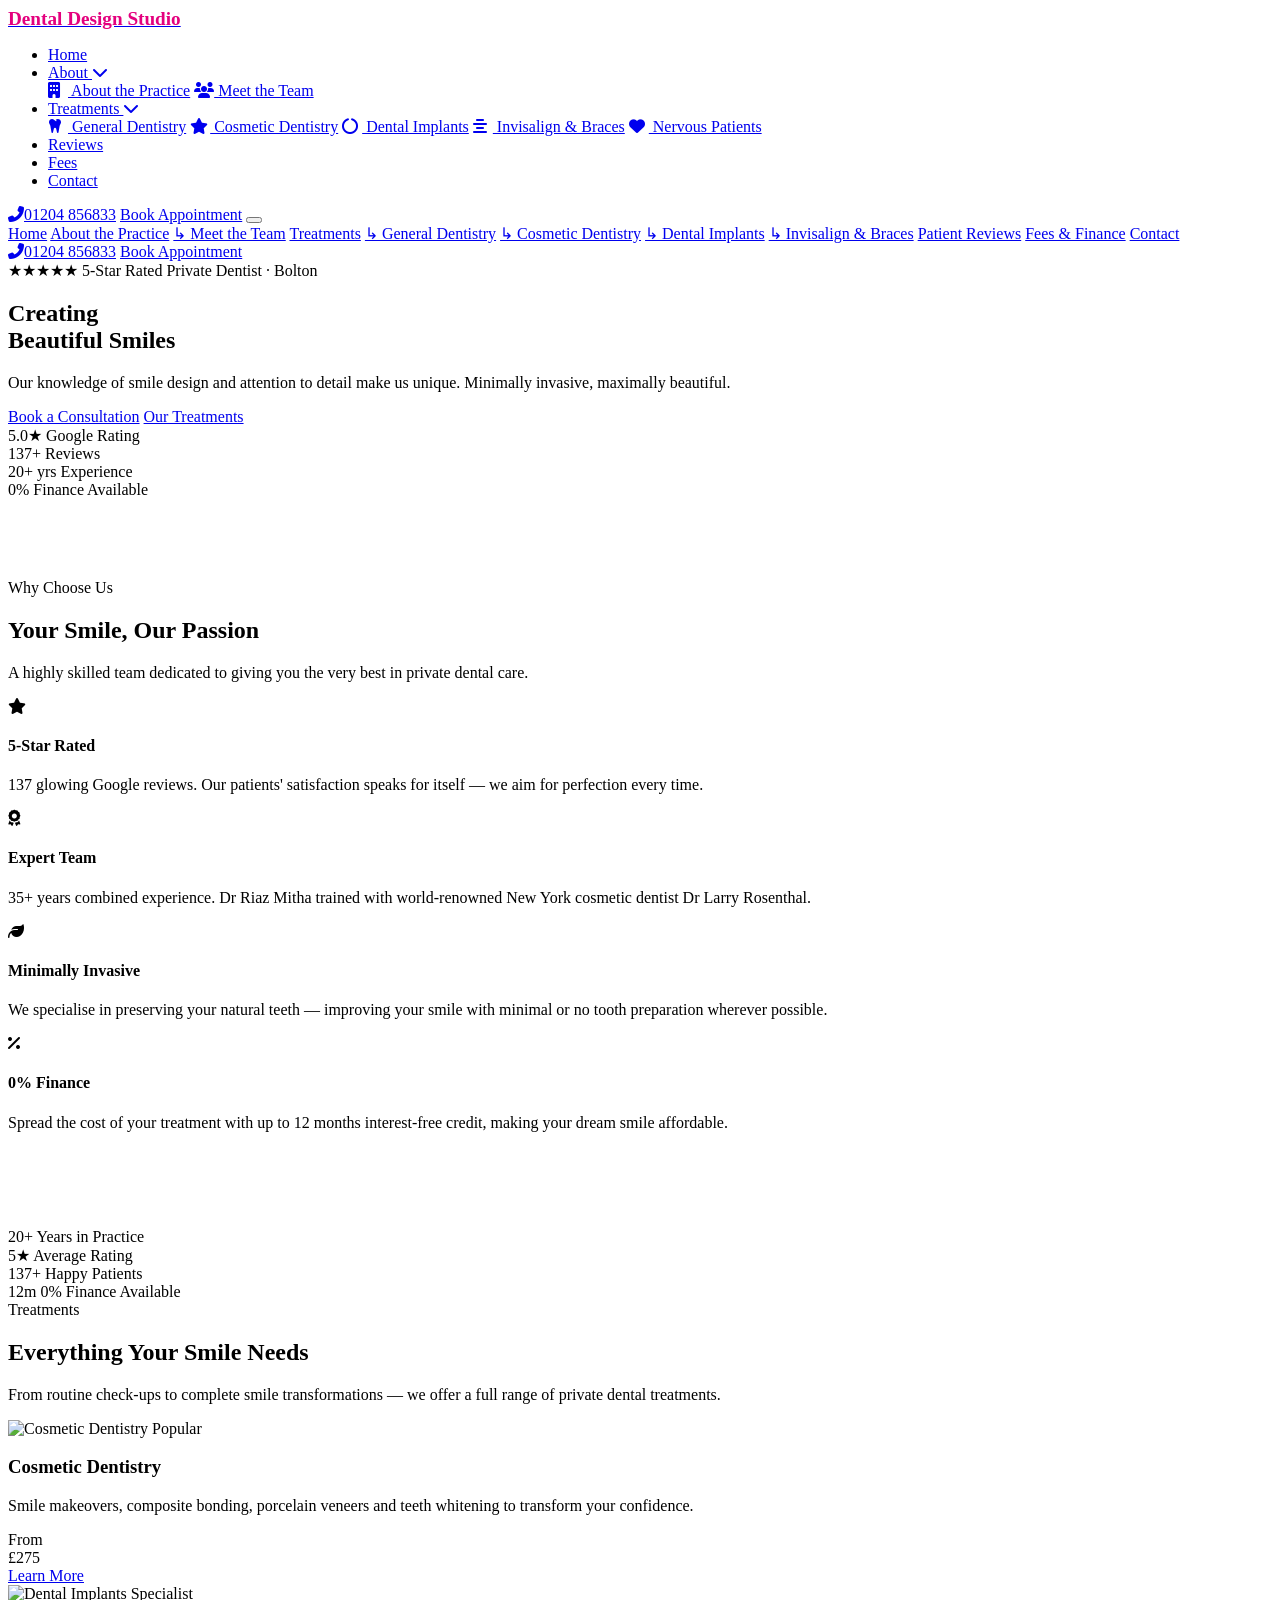
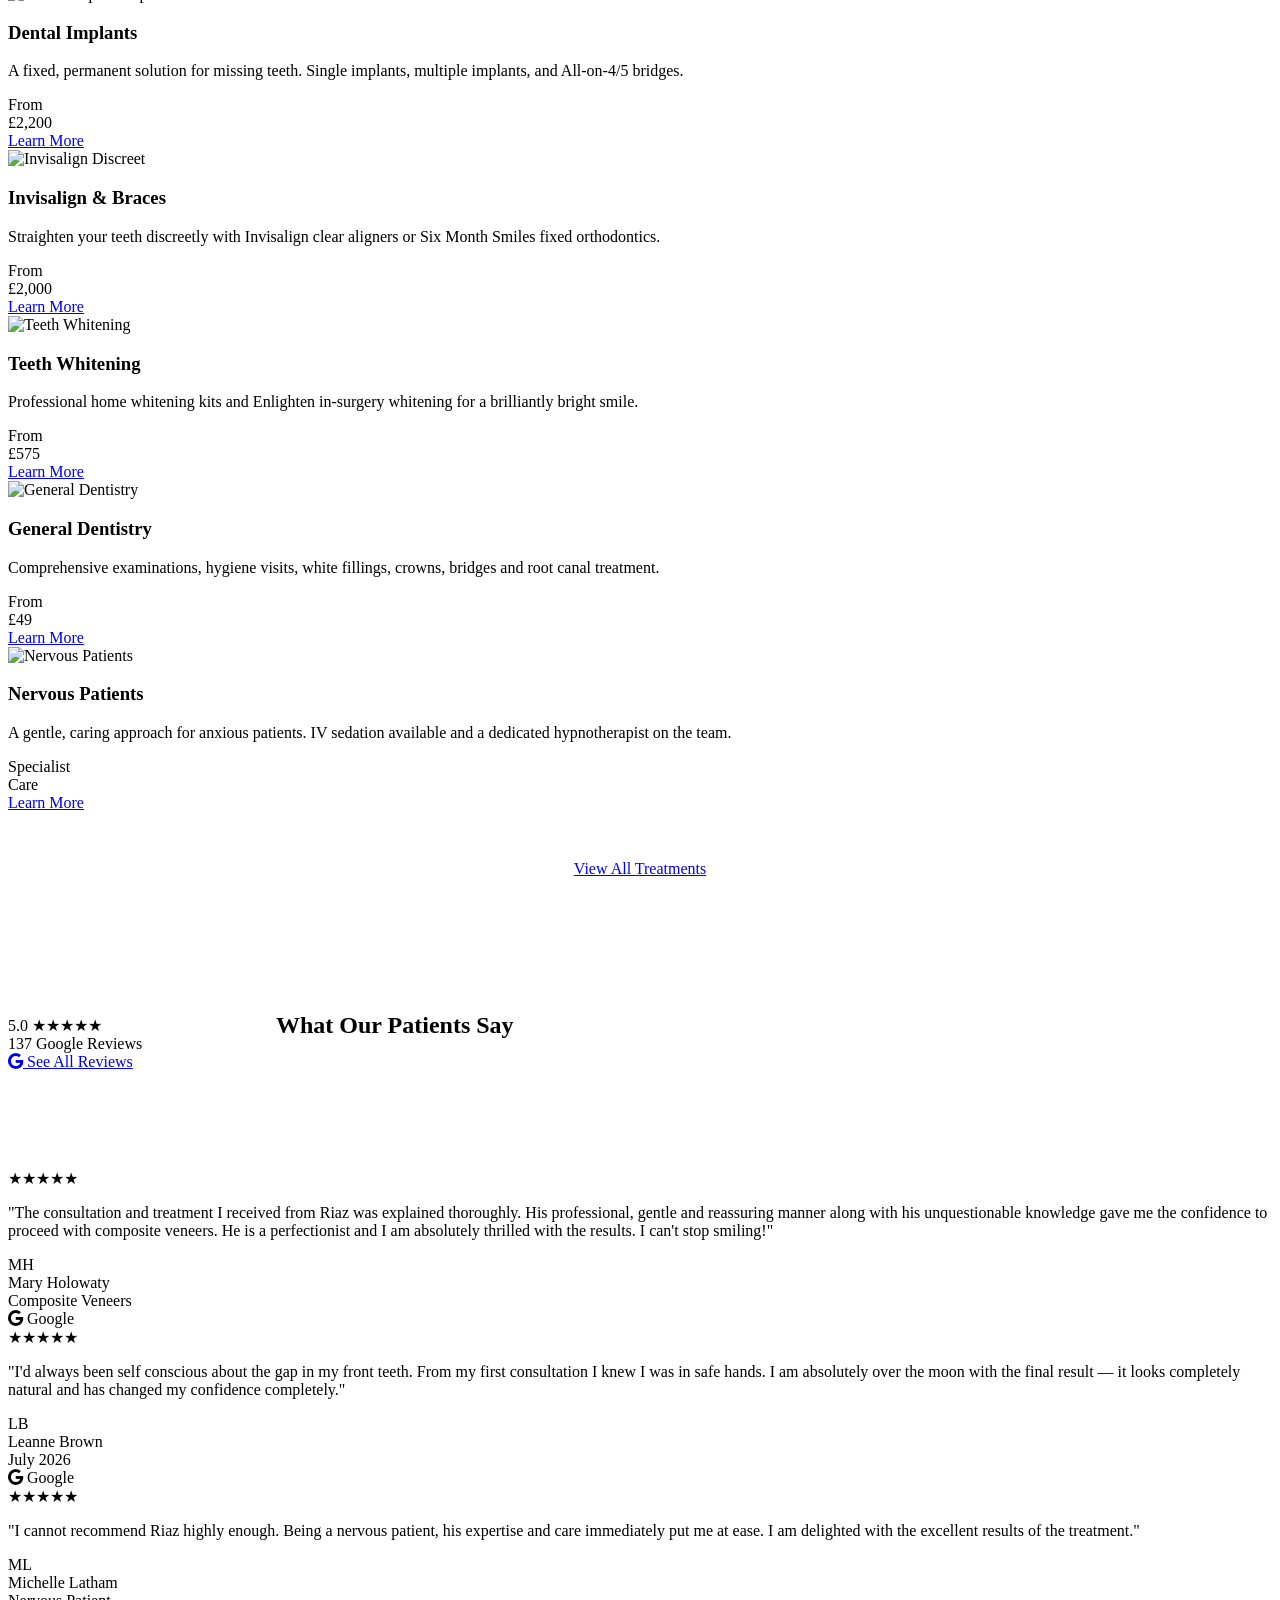
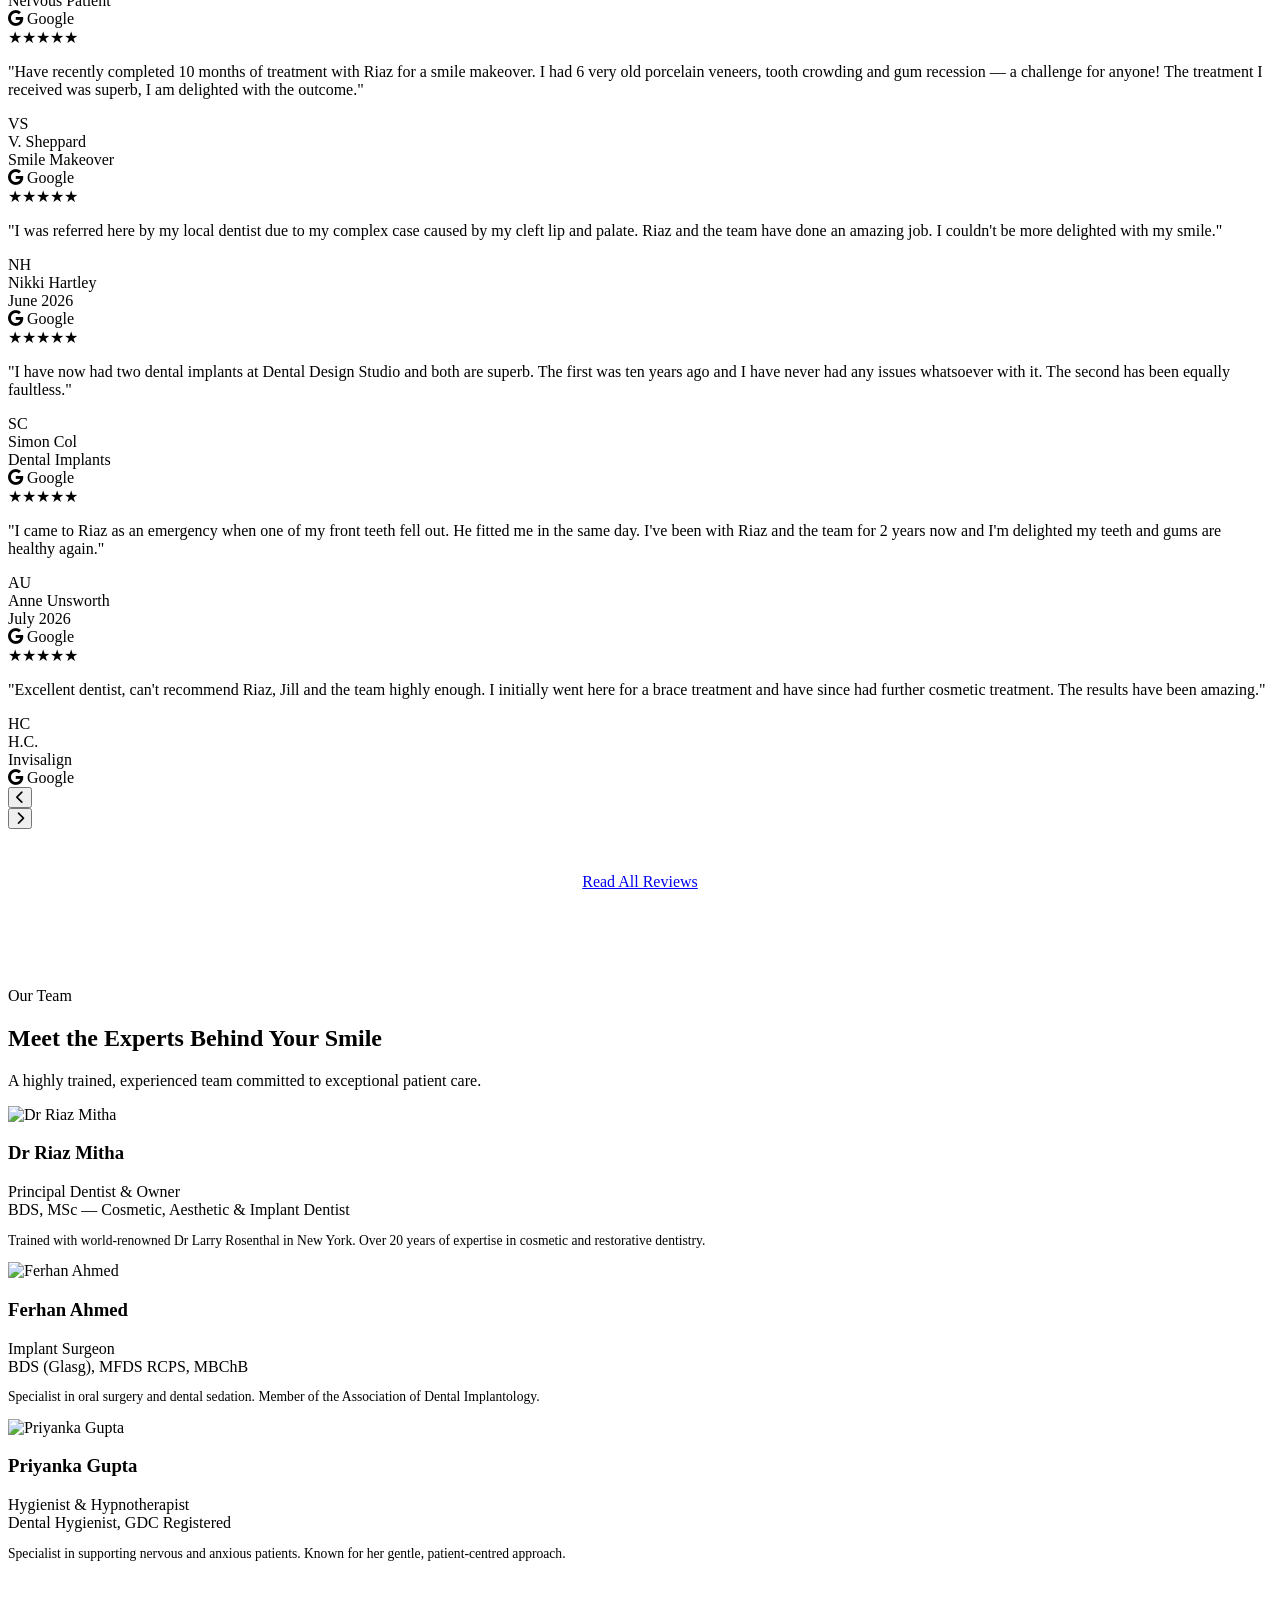
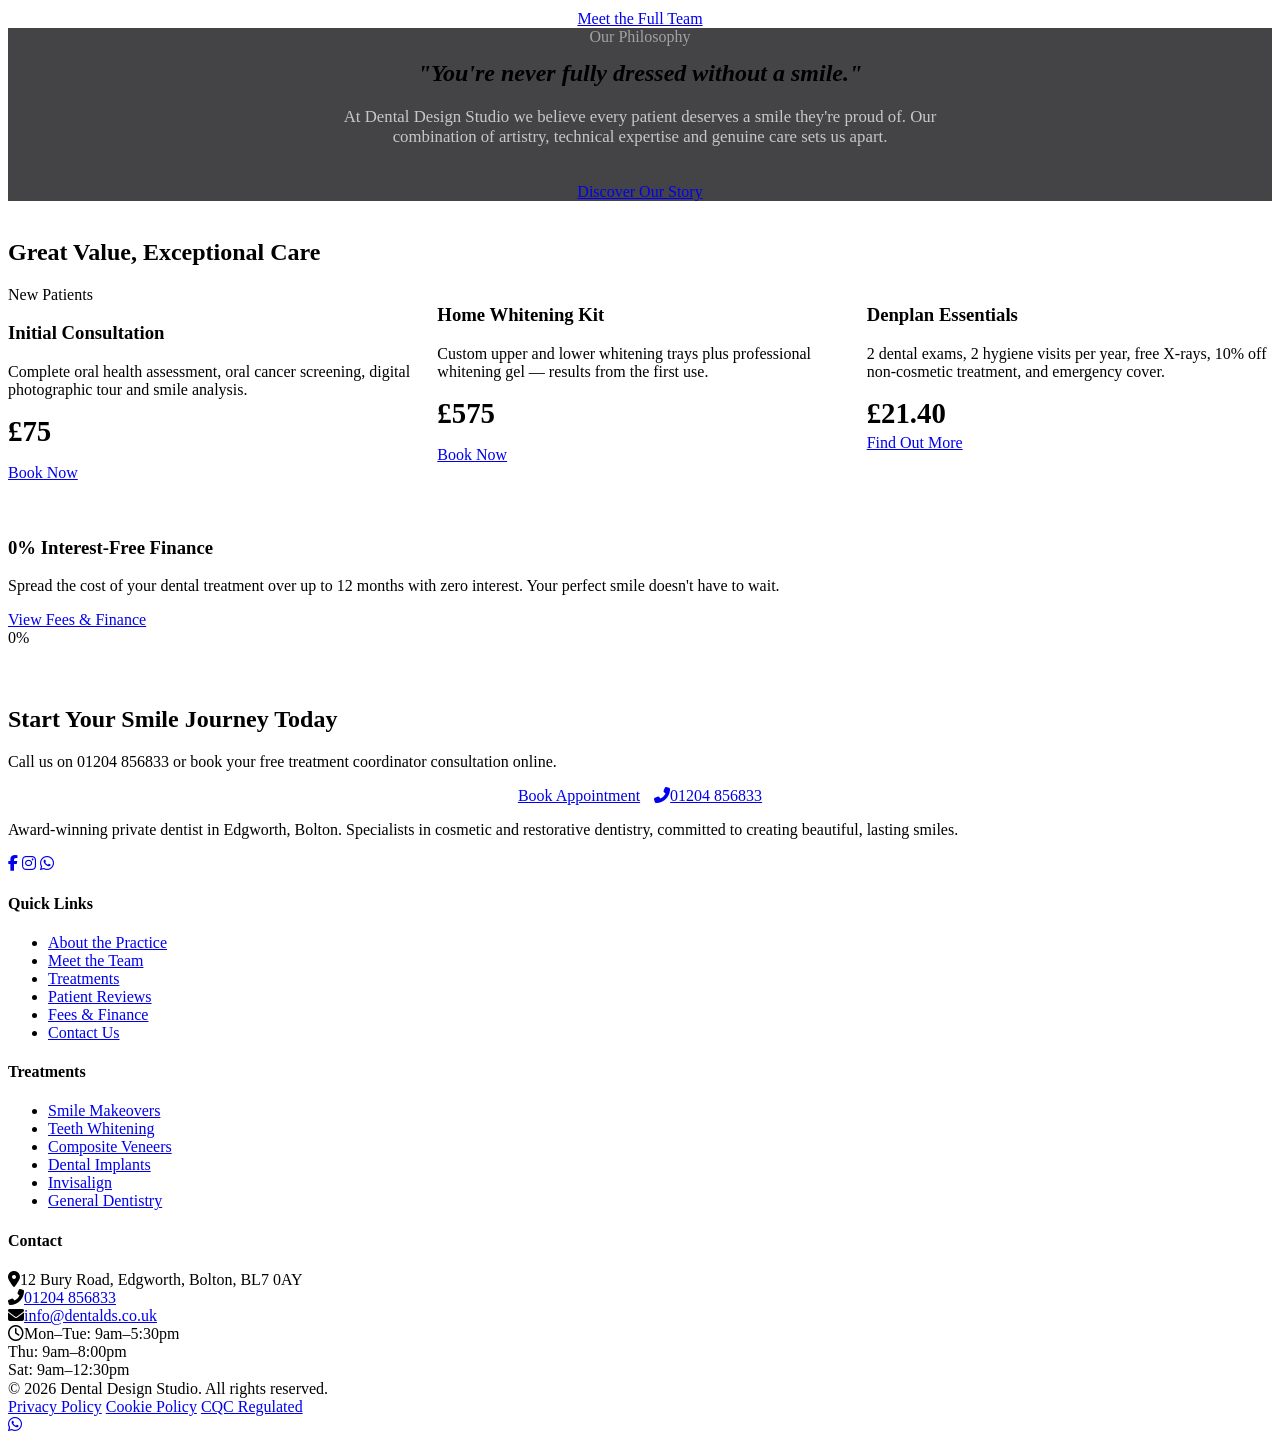
==== index.html @ a4fb5f8a "Add files via upload" ====
<!DOCTYPE html>
<html lang="en">
<head>
  <meta charset="UTF-8">
  <meta name="viewport" content="width=device-width, initial-scale=1.0">
  <meta name="description" content="Dental Design Studio — 5-star rated private dentist in Edgworth, Bolton. Expert cosmetic & general dentistry, dental implants, Invisalign & smile makeovers. Call 01204 856833.">
  <title>Dental Design Studio | 5★ Private Dentist Bolton</title>
  <link rel="icon" href="https://www.dentalds.co.uk/favicon.ico">
  <link rel="apple-touch-icon" href="https://www.dentalds.co.uk/apple-touch-icon.png">
  <link rel="stylesheet" href="css/style.css">
  <link rel="stylesheet" href="https://cdnjs.cloudflare.com/ajax/libs/font-awesome/6.5.0/css/all.min.css">
  <style>
    /* Page-specific extras */
    .hero-home {
      background-image: url('https://www.dentalds.co.uk/images/why-choose-us-bg.jpg');
    }
    .reviews-section { background: var(--dark); padding: 96px 0; }
    .reviews-header-inner { display: grid; grid-template-columns: auto 1fr; gap: 48px; align-items: center; margin-bottom: 56px; }
    @media(max-width:768px){ .reviews-header-inner { grid-template-columns: 1fr; gap: 28px; } }
    .team-preview { background: var(--bg-section); }
    .offers-grid { display: grid; grid-template-columns: repeat(auto-fill,minmax(300px,1fr)); gap: 24px; }
    .why-bg {
      background: url('https://www.dentalds.co.uk/images/enquiries-bg.jpg') center/cover no-repeat;
      position: relative;
    }
    .why-bg::before { content:''; position:absolute; inset:0; background:rgba(28,28,30,.82); }
    .why-bg > .container { position: relative; z-index:1; }
  </style>
</head>
<body>

<!-- ═══════════════════════════════════════════════════════ NAVBAR -->
<nav class="navbar" id="navbar">
  <div class="container">
    <div class="navbar-inner">
      <a href="index.html" class="navbar-brand">
        <img src="https://www.dentalds.co.uk/images/dental-design-studio-logo.png" alt="Dental Design Studio" onerror="this.style.display='none';this.nextElementSibling.style.display='block'">
        <span style="display:none;font-family:'Playfair Display',serif;font-size:1.2rem;font-weight:700;color:#e4007e;">Dental Design Studio</span>
      </a>
      <ul class="navbar-nav">
        <li class="nav-item"><a href="index.html" class="nav-link active">Home</a></li>
        <li class="nav-item">
          <a href="about.html" class="nav-link">About <i class="fas fa-chevron-down chevron"></i></a>
          <div class="dropdown-menu">
            <a href="about.html" class="dropdown-item"><i class="fas fa-building" style="width:16px;color:var(--pink);margin-right:4px"></i> About the Practice</a>
            <a href="about.html#team" class="dropdown-item"><i class="fas fa-users" style="width:16px;color:var(--pink);margin-right:4px"></i> Meet the Team</a>
          </div>
        </li>
        <li class="nav-item">
          <a href="treatments.html" class="nav-link">Treatments <i class="fas fa-chevron-down chevron"></i></a>
          <div class="dropdown-menu">
            <a href="treatments.html#general"      class="dropdown-item"><i class="fas fa-tooth" style="width:16px;color:var(--pink);margin-right:4px"></i> General Dentistry</a>
            <a href="treatments.html#cosmetic"     class="dropdown-item"><i class="fas fa-star"  style="width:16px;color:var(--pink);margin-right:4px"></i> Cosmetic Dentistry</a>
            <a href="treatments.html#implants"     class="dropdown-item"><i class="fas fa-circle-notch" style="width:16px;color:var(--pink);margin-right:4px"></i> Dental Implants</a>
            <a href="treatments.html#orthodontics" class="dropdown-item"><i class="fas fa-align-center" style="width:16px;color:var(--pink);margin-right:4px"></i> Invisalign & Braces</a>
            <a href="treatments.html#nervous"      class="dropdown-item"><i class="fas fa-heart" style="width:16px;color:var(--pink);margin-right:4px"></i> Nervous Patients</a>
          </div>
        </li>
        <li class="nav-item"><a href="reviews.html" class="nav-link">Reviews</a></li>
        <li class="nav-item"><a href="fees.html"    class="nav-link">Fees</a></li>
        <li class="nav-item"><a href="contact.html" class="nav-link">Contact</a></li>
      </ul>
      <div class="navbar-actions">
        <a href="tel:01204856833" class="navbar-phone"><i class="fas fa-phone-alt"></i>01204 856833</a>
        <a href="contact.html" class="btn btn-primary btn-sm">Book Appointment</a>
        <button class="hamburger" id="hamburger" aria-label="Open menu">
          <span></span><span></span><span></span>
        </button>
      </div>
    </div>
  </div>
</nav>

<!-- Mobile Nav -->
<nav class="mobile-nav" id="mobileNav" aria-label="Mobile navigation">
  <a href="index.html"               class="mobile-nav-link">Home</a>
  <a href="about.html"               class="mobile-nav-link">About the Practice</a>
  <a href="about.html#team"          class="mobile-nav-link mobile-nav-sub">↳ Meet the Team</a>
  <a href="treatments.html"          class="mobile-nav-link">Treatments</a>
  <a href="treatments.html#general"  class="mobile-nav-link mobile-nav-sub">↳ General Dentistry</a>
  <a href="treatments.html#cosmetic" class="mobile-nav-link mobile-nav-sub">↳ Cosmetic Dentistry</a>
  <a href="treatments.html#implants" class="mobile-nav-link mobile-nav-sub">↳ Dental Implants</a>
  <a href="treatments.html#orthodontics" class="mobile-nav-link mobile-nav-sub">↳ Invisalign & Braces</a>
  <a href="reviews.html"             class="mobile-nav-link">Patient Reviews</a>
  <a href="fees.html"                class="mobile-nav-link">Fees & Finance</a>
  <a href="contact.html"             class="mobile-nav-link">Contact</a>
  <div class="mobile-nav-cta">
    <a href="tel:01204856833" class="btn btn-secondary"><i class="fas fa-phone-alt"></i>01204 856833</a>
    <a href="contact.html"    class="btn btn-primary">Book Appointment</a>
  </div>
</nav>

<!-- ═══════════════════════════════════════════════════════ HERO -->
<section class="hero hero-home">
  <div class="hero-bg"></div>
  <div class="hero-overlay"></div>
  <div class="container">
    <div class="hero-content">
      <div class="hero-badge">
        <span class="stars">★★★★★</span>
        5-Star Rated Private Dentist · Bolton
      </div>
      <h1>Creating<br><em style="color:var(--pink);font-style:normal;">Beautiful</em> Smiles</h1>
      <p class="hero-lead">Our knowledge of smile design and attention to detail make us unique. Minimally invasive, maximally beautiful.</p>
      <div class="hero-btns">
        <a href="contact.html" class="btn btn-primary btn-lg">Book a Consultation</a>
        <a href="treatments.html" class="btn btn-outline-white btn-lg">Our Treatments</a>
      </div>
      <div class="hero-stats">
        <div>
          <span class="hero-stat-num" data-count="5.0" data-suffix="★">5.0★</span>
          <span class="hero-stat-lbl">Google Rating</span>
        </div>
        <div>
          <span class="hero-stat-num" data-count="137" data-suffix="+">137+</span>
          <span class="hero-stat-lbl">Reviews</span>
        </div>
        <div>
          <span class="hero-stat-num" data-count="20" data-suffix="+ yrs">20+ yrs</span>
          <span class="hero-stat-lbl">Experience</span>
        </div>
        <div>
          <span class="hero-stat-num">0%</span>
          <span class="hero-stat-lbl">Finance Available</span>
        </div>
      </div>
    </div>
  </div>
</section>

<!-- ═══════════════════════════════════════════════════════ FEATURES -->
<section class="section" style="padding-top:80px;padding-bottom:80px;">
  <div class="container">
    <div class="section-header">
      <span class="section-label">Why Choose Us</span>
      <h2 class="section-title">Your Smile, Our Passion</h2>
      <p class="section-sub">A highly skilled team dedicated to giving you the very best in private dental care.</p>
    </div>
    <div class="feature-grid">
      <div class="feature-card fade-up">
        <div class="feature-icon"><i class="fas fa-star"></i></div>
        <h4>5-Star Rated</h4>
        <p>137 glowing Google reviews. Our patients' satisfaction speaks for itself — we aim for perfection every time.</p>
      </div>
      <div class="feature-card fade-up fd1">
        <div class="feature-icon"><i class="fas fa-award"></i></div>
        <h4>Expert Team</h4>
        <p>35+ years combined experience. Dr Riaz Mitha trained with world-renowned New York cosmetic dentist Dr Larry Rosenthal.</p>
      </div>
      <div class="feature-card fade-up fd2">
        <div class="feature-icon"><i class="fas fa-leaf"></i></div>
        <h4>Minimally Invasive</h4>
        <p>We specialise in preserving your natural teeth — improving your smile with minimal or no tooth preparation wherever possible.</p>
      </div>
      <div class="feature-card fade-up fd3">
        <div class="feature-icon"><i class="fas fa-percentage"></i></div>
        <h4>0% Finance</h4>
        <p>Spread the cost of your treatment with up to 12 months interest-free credit, making your dream smile affordable.</p>
      </div>
    </div>
  </div>
</section>

<!-- ═══════════════════════════════════════════════════════ STATS -->
<div class="stats-bar">
  <div class="container">
    <div class="stats-grid">
      <div class="stat-item fade-up">
        <span class="stat-num" data-count="20" data-suffix="+">20+</span>
        <span class="stat-lbl">Years in Practice</span>
      </div>
      <div class="stat-item fade-up fd1">
        <span class="stat-num" data-count="5" data-suffix="★" data-prefix="">5★</span>
        <span class="stat-lbl">Average Rating</span>
      </div>
      <div class="stat-item fade-up fd2">
        <span class="stat-num" data-count="137" data-suffix="+">137+</span>
        <span class="stat-lbl">Happy Patients</span>
      </div>
      <div class="stat-item fade-up fd3">
        <span class="stat-num" data-count="12" data-suffix="m 0%">12m 0%</span>
        <span class="stat-lbl">Finance Available</span>
      </div>
    </div>
  </div>
</div>

<!-- ═══════════════════════════════════════════════════════ TREATMENTS -->
<section class="section section-alt">
  <div class="container">
    <div class="section-header">
      <span class="section-label">Treatments</span>
      <h2 class="section-title">Everything Your Smile Needs</h2>
      <p class="section-sub">From routine check-ups to complete smile transformations — we offer a full range of private dental treatments.</p>
    </div>
    <div class="treatments-grid">
      <article class="treatment-card fade-up">
        <div class="tc-img">
          <img src="https://www.dentalds.co.uk/images/featured-cosmetic-dentistry.jpg" alt="Cosmetic Dentistry" loading="lazy">
          <span class="tc-badge">Popular</span>
        </div>
        <div class="tc-body">
          <h3>Cosmetic Dentistry</h3>
          <p>Smile makeovers, composite bonding, porcelain veneers and teeth whitening to transform your confidence.</p>
        </div>
        <div class="tc-footer">
          <div><div class="tc-price-label">From</div><div class="tc-price-val">£275</div></div>
          <a href="treatments.html#cosmetic" class="btn btn-secondary btn-sm">Learn More</a>
        </div>
      </article>
      <article class="treatment-card fade-up fd1">
        <div class="tc-img">
          <img src="https://www.dentalds.co.uk/images/featured-dental-implants.jpg" alt="Dental Implants" loading="lazy">
          <span class="tc-badge">Specialist</span>
        </div>
        <div class="tc-body">
          <h3>Dental Implants</h3>
          <p>A fixed, permanent solution for missing teeth. Single implants, multiple implants, and All-on-4/5 bridges.</p>
        </div>
        <div class="tc-footer">
          <div><div class="tc-price-label">From</div><div class="tc-price-val">£2,200</div></div>
          <a href="treatments.html#implants" class="btn btn-secondary btn-sm">Learn More</a>
        </div>
      </article>
      <article class="treatment-card fade-up fd2">
        <div class="tc-img">
          <img src="https://www.dentalds.co.uk/images/featured-invisalign-braces.jpg" alt="Invisalign" loading="lazy">
          <span class="tc-badge">Discreet</span>
        </div>
        <div class="tc-body">
          <h3>Invisalign & Braces</h3>
          <p>Straighten your teeth discreetly with Invisalign clear aligners or Six Month Smiles fixed orthodontics.</p>
        </div>
        <div class="tc-footer">
          <div><div class="tc-price-label">From</div><div class="tc-price-val">£2,000</div></div>
          <a href="treatments.html#orthodontics" class="btn btn-secondary btn-sm">Learn More</a>
        </div>
      </article>
      <article class="treatment-card fade-up">
        <div class="tc-img">
          <img src="https://www.dentalds.co.uk/images/featured-teeth-whitening.jpg" alt="Teeth Whitening" loading="lazy">
        </div>
        <div class="tc-body">
          <h3>Teeth Whitening</h3>
          <p>Professional home whitening kits and Enlighten in-surgery whitening for a brilliantly bright smile.</p>
        </div>
        <div class="tc-footer">
          <div><div class="tc-price-label">From</div><div class="tc-price-val">£575</div></div>
          <a href="treatments.html#cosmetic" class="btn btn-secondary btn-sm">Learn More</a>
        </div>
      </article>
      <article class="treatment-card fade-up fd1">
        <div class="tc-img">
          <img src="https://www.dentalds.co.uk/images/featured-general-dentistry.jpg" alt="General Dentistry" loading="lazy">
        </div>
        <div class="tc-body">
          <h3>General Dentistry</h3>
          <p>Comprehensive examinations, hygiene visits, white fillings, crowns, bridges and root canal treatment.</p>
        </div>
        <div class="tc-footer">
          <div><div class="tc-price-label">From</div><div class="tc-price-val">£49</div></div>
          <a href="treatments.html#general" class="btn btn-secondary btn-sm">Learn More</a>
        </div>
      </article>
      <article class="treatment-card fade-up fd2">
        <div class="tc-img">
          <img src="https://www.dentalds.co.uk/images/featured-nervous-patients.jpg" alt="Nervous Patients" loading="lazy">
        </div>
        <div class="tc-body">
          <h3>Nervous Patients</h3>
          <p>A gentle, caring approach for anxious patients. IV sedation available and a dedicated hypnotherapist on the team.</p>
        </div>
        <div class="tc-footer">
          <div><div class="tc-price-label">Specialist</div><div class="tc-price-val">Care</div></div>
          <a href="treatments.html#nervous" class="btn btn-secondary btn-sm">Learn More</a>
        </div>
      </article>
    </div>
    <div style="text-align:center;margin-top:48px;">
      <a href="treatments.html" class="btn btn-primary btn-lg">View All Treatments</a>
    </div>
  </div>
</section>

<!-- ═══════════════════════════════════════════════════════ GOOGLE REVIEWS -->
<section class="reviews-section">
  <div class="container">
    <div class="reviews-header-inner">
      <div class="rating-block fade-up" style="min-width:220px;">
        <span class="rating-num">5.0</span>
        <span class="rating-stars-lg">★★★★★</span>
        <div class="rating-lbl">137 Google Reviews</div>
        <a href="https://www.google.com/maps/place/Dental+Design+Studio/@53.6471652,-2.394313,17z" target="_blank" rel="noopener" class="btn btn-outline-white btn-sm" style="margin-top:20px;width:100%;justify-content:center;">
          <i class="fab fa-google"></i> See All Reviews
        </a>
      </div>
      <div class="fade-up fd1">
        <span class="section-label" style="color:rgba(255,255,255,.5)">Patient Reviews</span>
        <h2 style="color:var(--white);margin-bottom:14px;">What Our Patients Say</h2>
        <p style="color:rgba(255,255,255,.65);font-size:1.05rem;max-width:520px;">We're proud of every smile we create. Here's what our patients have to say about their experience at Dental Design Studio.</p>
      </div>
    </div>

    <!-- Carousel -->
    <div class="reviews-carousel">
      <div class="reviews-track" id="reviewsTrack">

        <div class="review-card">
          <div class="review-stars">★★★★★</div>
          <p class="review-text">"The consultation and treatment I received from Riaz was explained thoroughly. His professional, gentle and reassuring manner along with his unquestionable knowledge gave me the confidence to proceed with composite veneers. He is a perfectionist and I am absolutely thrilled with the results. I can't stop smiling!"</p>
          <div class="review-author">
            <div class="review-avatar">MH</div>
            <div>
              <div class="review-name">Mary Holowaty</div>
              <div class="review-date">Composite Veneers</div>
            </div>
            <div class="review-g-logo"><i class="fab fa-google"></i> Google</div>
          </div>
        </div>

        <div class="review-card">
          <div class="review-stars">★★★★★</div>
          <p class="review-text">"I'd always been self conscious about the gap in my front teeth. From my first consultation I knew I was in safe hands. I am absolutely over the moon with the final result — it looks completely natural and has changed my confidence completely."</p>
          <div class="review-author">
            <div class="review-avatar">LB</div>
            <div>
              <div class="review-name">Leanne Brown</div>
              <div class="review-date">July 2026</div>
            </div>
            <div class="review-g-logo"><i class="fab fa-google"></i> Google</div>
          </div>
        </div>

        <div class="review-card">
          <div class="review-stars">★★★★★</div>
          <p class="review-text">"I cannot recommend Riaz highly enough. Being a nervous patient, his expertise and care immediately put me at ease. I am delighted with the excellent results of the treatment."</p>
          <div class="review-author">
            <div class="review-avatar">ML</div>
            <div>
              <div class="review-name">Michelle Latham</div>
              <div class="review-date">Nervous Patient</div>
            </div>
            <div class="review-g-logo"><i class="fab fa-google"></i> Google</div>
          </div>
        </div>

        <div class="review-card">
          <div class="review-stars">★★★★★</div>
          <p class="review-text">"Have recently completed 10 months of treatment with Riaz for a smile makeover. I had 6 very old porcelain veneers, tooth crowding and gum recession — a challenge for anyone! The treatment I received was superb, I am delighted with the outcome."</p>
          <div class="review-author">
            <div class="review-avatar">VS</div>
            <div>
              <div class="review-name">V. Sheppard</div>
              <div class="review-date">Smile Makeover</div>
            </div>
            <div class="review-g-logo"><i class="fab fa-google"></i> Google</div>
          </div>
        </div>

        <div class="review-card">
          <div class="review-stars">★★★★★</div>
          <p class="review-text">"I was referred here by my local dentist due to my complex case caused by my cleft lip and palate. Riaz and the team have done an amazing job. I couldn't be more delighted with my smile."</p>
          <div class="review-author">
            <div class="review-avatar">NH</div>
            <div>
              <div class="review-name">Nikki Hartley</div>
              <div class="review-date">June 2026</div>
            </div>
            <div class="review-g-logo"><i class="fab fa-google"></i> Google</div>
          </div>
        </div>

        <div class="review-card">
          <div class="review-stars">★★★★★</div>
          <p class="review-text">"I have now had two dental implants at Dental Design Studio and both are superb. The first was ten years ago and I have never had any issues whatsoever with it. The second has been equally faultless."</p>
          <div class="review-author">
            <div class="review-avatar">SC</div>
            <div>
              <div class="review-name">Simon Col</div>
              <div class="review-date">Dental Implants</div>
            </div>
            <div class="review-g-logo"><i class="fab fa-google"></i> Google</div>
          </div>
        </div>

        <div class="review-card">
          <div class="review-stars">★★★★★</div>
          <p class="review-text">"I came to Riaz as an emergency when one of my front teeth fell out. He fitted me in the same day. I've been with Riaz and the team for 2 years now and I'm delighted my teeth and gums are healthy again."</p>
          <div class="review-author">
            <div class="review-avatar">AU</div>
            <div>
              <div class="review-name">Anne Unsworth</div>
              <div class="review-date">July 2026</div>
            </div>
            <div class="review-g-logo"><i class="fab fa-google"></i> Google</div>
          </div>
        </div>

        <div class="review-card">
          <div class="review-stars">★★★★★</div>
          <p class="review-text">"Excellent dentist, can't recommend Riaz, Jill and the team highly enough. I initially went here for a brace treatment and have since had further cosmetic treatment. The results have been amazing."</p>
          <div class="review-author">
            <div class="review-avatar">HC</div>
            <div>
              <div class="review-name">H.C.</div>
              <div class="review-date">Invisalign</div>
            </div>
            <div class="review-g-logo"><i class="fab fa-google"></i> Google</div>
          </div>
        </div>

      </div>
    </div>

    <div class="carousel-controls">
      <button class="carousel-btn" id="carouselPrev" aria-label="Previous reviews"><i class="fas fa-chevron-left"></i></button>
      <div class="carousel-dots" id="carouselDots"></div>
      <button class="carousel-btn" id="carouselNext" aria-label="Next reviews"><i class="fas fa-chevron-right"></i></button>
    </div>

    <div style="text-align:center;margin-top:44px;">
      <a href="reviews.html" class="btn btn-outline-white btn-lg">Read All Reviews</a>
    </div>
  </div>
</section>

<!-- ═══════════════════════════════════════════════════════ TEAM PREVIEW -->
<section class="section team-preview">
  <div class="container">
    <div class="section-header">
      <span class="section-label">Our Team</span>
      <h2 class="section-title">Meet the Experts Behind Your Smile</h2>
      <p class="section-sub">A highly trained, experienced team committed to exceptional patient care.</p>
    </div>
    <div class="team-grid">
      <div class="team-card fade-up">
        <div class="team-img">
          <img src="https://www.dentalds.co.uk/images/dr-riaz-grey.png" alt="Dr Riaz Mitha" loading="lazy">
        </div>
        <div class="team-body">
          <h3>Dr Riaz Mitha</h3>
          <div class="team-role">Principal Dentist & Owner</div>
          <div class="team-qual">BDS, MSc — Cosmetic, Aesthetic & Implant Dentist</div>
          <p style="font-size:.85rem;color:var(--text-light)">Trained with world-renowned Dr Larry Rosenthal in New York. Over 20 years of expertise in cosmetic and restorative dentistry.</p>
        </div>
      </div>
      <div class="team-card fade-up fd1">
        <div class="team-img">
          <img src="https://www.dentalds.co.uk/images/ferhan-grey.png" alt="Ferhan Ahmed" loading="lazy">
        </div>
        <div class="team-body">
          <h3>Ferhan Ahmed</h3>
          <div class="team-role">Implant Surgeon</div>
          <div class="team-qual">BDS (Glasg), MFDS RCPS, MBChB</div>
          <p style="font-size:.85rem;color:var(--text-light)">Specialist in oral surgery and dental sedation. Member of the Association of Dental Implantology.</p>
        </div>
      </div>
      <div class="team-card fade-up fd2">
        <div class="team-img">
          <img src="https://www.dentalds.co.uk/images/priyanka.png" alt="Priyanka Gupta" loading="lazy">
        </div>
        <div class="team-body">
          <h3>Priyanka Gupta</h3>
          <div class="team-role">Hygienist & Hypnotherapist</div>
          <div class="team-qual">Dental Hygienist, GDC Registered</div>
          <p style="font-size:.85rem;color:var(--text-light)">Specialist in supporting nervous and anxious patients. Known for her gentle, patient-centred approach.</p>
        </div>
      </div>
    </div>
    <div style="text-align:center;margin-top:48px;">
      <a href="about.html#team" class="btn btn-secondary btn-lg">Meet the Full Team</a>
    </div>
  </div>
</section>

<!-- ═══════════════════════════════════════════════════════ WHY US / TESTIMONIAL -->
<section class="section why-bg">
  <div class="container">
    <div style="max-width:640px;margin:0 auto;text-align:center;">
      <span class="section-label" style="color:rgba(255,255,255,.5)">Our Philosophy</span>
      <h2 style="color:var(--white);font-style:italic;margin:14px 0 20px;">"You're never fully dressed without a smile."</h2>
      <p style="color:rgba(255,255,255,.7);font-size:1.05rem;margin-bottom:36px;">At Dental Design Studio we believe every patient deserves a smile they're proud of. Our combination of artistry, technical expertise and genuine care sets us apart.</p>
      <a href="about.html" class="btn btn-white btn-lg">Discover Our Story</a>
    </div>
  </div>
</section>

<!-- ═══════════════════════════════════════════════════════ SPECIAL OFFERS -->
<section class="section section-dark">
  <div class="container">
    <div class="section-header">
      <span class="section-label" style="color:rgba(255,255,255,.5)">Special Offers</span>
      <h2 style="color:var(--white)">Great Value, Exceptional Care</h2>
    </div>
    <div class="offers-grid">
      <div class="offer-card fade-up">
        <span class="offer-badge">New Patients</span>
        <h3>Initial Consultation</h3>
        <p>Complete oral health assessment, oral cancer screening, digital photographic tour and smile analysis.</p>
        <div style="font-size:1.8rem;font-family:'Playfair Display',serif;font-weight:700;color:var(--pink);margin-bottom:16px;">£75</div>
        <a href="contact.html" class="btn btn-primary btn-sm">Book Now</a>
      </div>
      <div class="offer-card fade-up fd1">
        <h3>Home Whitening Kit</h3>
        <p>Custom upper and lower whitening trays plus professional whitening gel — results from the first use.</p>
        <div style="font-size:1.8rem;font-family:'Playfair Display',serif;font-weight:700;color:var(--pink);margin-bottom:16px;">£575</div>
        <a href="contact.html" class="btn btn-primary btn-sm">Book Now</a>
      </div>
      <div class="offer-card fade-up fd2">
        <h3>Denplan Essentials</h3>
        <p>2 dental exams, 2 hygiene visits per year, free X-rays, 10% off non-cosmetic treatment, and emergency cover.</p>
        <div style="font-size:1.8rem;font-family:'Playfair Display',serif;font-weight:700;color:var(--pink);margin-bottom:4px;">£21.40<span style="font-size:1rem;font-weight:400;color:rgba(255,255,255,.5)">/month</span></div>
        <a href="fees.html#denplan" class="btn btn-primary btn-sm" style="margin-top:12px;">Find Out More</a>
      </div>
    </div>
    <div style="text-align:center;margin-top:20px;">
      <p style="color:rgba(255,255,255,.45);font-size:.85rem;">Also available: 0% interest-free credit for up to 12 months on most treatments. <a href="fees.html" style="color:var(--pink)">See all fees</a></p>
    </div>
  </div>
</section>

<!-- ═══════════════════════════════════════════════════════ FINANCE BANNER -->
<section class="section-sm" style="background:var(--bg-section);">
  <div class="container">
    <div class="finance-banner fade-up">
      <div>
        <h3>0% Interest-Free Finance</h3>
        <p>Spread the cost of your dental treatment over up to 12 months with zero interest. Your perfect smile doesn't have to wait.</p>
        <a href="fees.html" class="btn btn-white" style="margin-top:18px;">View Fees & Finance</a>
      </div>
      <div class="finance-pct">0%<br><span style="font-size:1.1rem;font-weight:600;color:rgba(255,255,255,.7)">Interest-Free</span></div>
    </div>
  </div>
</section>

<!-- ═══════════════════════════════════════════════════════ CTA -->
<section class="cta-section">
  <div class="container">
    <span class="section-label" style="color:rgba(255,255,255,.6)">Ready to begin?</span>
    <h2>Start Your Smile Journey Today</h2>
    <p>Call us on 01204 856833 or book your free treatment coordinator consultation online.</p>
    <div style="display:flex;gap:14px;justify-content:center;flex-wrap:wrap;">
      <a href="contact.html" class="btn btn-white btn-lg">Book Appointment</a>
      <a href="tel:01204856833" class="btn btn-outline-white btn-lg"><i class="fas fa-phone-alt"></i>01204 856833</a>
    </div>
  </div>
</section>

<!-- ═══════════════════════════════════════════════════════ FOOTER -->
<footer class="footer">
  <div class="container">
    <div class="footer-grid">
      <div class="footer-brand">
        <img src="https://www.dentalds.co.uk/images/dental-design-studio-logo.png" alt="Dental Design Studio" onerror="this.style.display='none'">
        <p>Award-winning private dentist in Edgworth, Bolton. Specialists in cosmetic and restorative dentistry, committed to creating beautiful, lasting smiles.</p>
        <div class="footer-socials">
          <a href="https://www.facebook.com/DENTAL-DESIGN-STUDIO-179560879919/" target="_blank" rel="noopener" class="social-btn" aria-label="Facebook"><i class="fab fa-facebook-f"></i></a>
          <a href="https://www.instagram.com/dental_design_studio/" target="_blank" rel="noopener" class="social-btn" aria-label="Instagram"><i class="fab fa-instagram"></i></a>
          <a href="https://wa.me/441204856833" target="_blank" rel="noopener" class="social-btn" aria-label="WhatsApp"><i class="fab fa-whatsapp"></i></a>
        </div>
      </div>
      <div>
        <h4 class="footer-heading">Quick Links</h4>
        <ul class="footer-links">
          <li><a href="about.html"     class="footer-link">About the Practice</a></li>
          <li><a href="about.html#team" class="footer-link">Meet the Team</a></li>
          <li><a href="treatments.html" class="footer-link">Treatments</a></li>
          <li><a href="reviews.html"   class="footer-link">Patient Reviews</a></li>
          <li><a href="fees.html"      class="footer-link">Fees & Finance</a></li>
          <li><a href="contact.html"   class="footer-link">Contact Us</a></li>
        </ul>
      </div>
      <div>
        <h4 class="footer-heading">Treatments</h4>
        <ul class="footer-links">
          <li><a href="treatments.html#cosmetic"     class="footer-link">Smile Makeovers</a></li>
          <li><a href="treatments.html#cosmetic"     class="footer-link">Teeth Whitening</a></li>
          <li><a href="treatments.html#cosmetic"     class="footer-link">Composite Veneers</a></li>
          <li><a href="treatments.html#implants"     class="footer-link">Dental Implants</a></li>
          <li><a href="treatments.html#orthodontics" class="footer-link">Invisalign</a></li>
          <li><a href="treatments.html#general"      class="footer-link">General Dentistry</a></li>
        </ul>
      </div>
      <div>
        <h4 class="footer-heading">Contact</h4>
        <div class="footer-contact-item"><i class="fas fa-map-marker-alt"></i><span>12 Bury Road, Edgworth, Bolton, BL7 0AY</span></div>
        <div class="footer-contact-item"><i class="fas fa-phone-alt"></i><span><a href="tel:01204856833">01204 856833</a></span></div>
        <div class="footer-contact-item"><i class="fas fa-envelope"></i><span><a href="mailto:info@dentalds.co.uk">info@dentalds.co.uk</a></span></div>
        <div class="footer-contact-item"><i class="far fa-clock"></i><span>Mon–Tue: 9am–5:30pm<br>Thu: 9am–8:00pm<br>Sat: 9am–12:30pm</span></div>
      </div>
    </div>
  </div>
  <div style="border-top:1px solid rgba(255,255,255,.07)">
    <div class="container">
      <div class="footer-bottom">
        <span>&copy; 2026 Dental Design Studio. All rights reserved.</span>
        <div class="footer-bottom-links">
          <a href="https://www.dentalds.co.uk/privacy.html" target="_blank">Privacy Policy</a>
          <a href="https://www.dentalds.co.uk/cookies.html" target="_blank">Cookie Policy</a>
          <a href="https://www.cqc.org.uk/" target="_blank" rel="noopener">CQC Regulated</a>
        </div>
      </div>
    </div>
  </div>
</footer>

<!-- WhatsApp FAB -->
<a href="https://wa.me/441204856833" class="whatsapp-fab" target="_blank" rel="noopener" aria-label="Chat on WhatsApp"><i class="fab fa-whatsapp"></i></a>

<script src="js/main.js"></script>
</body>
</html>
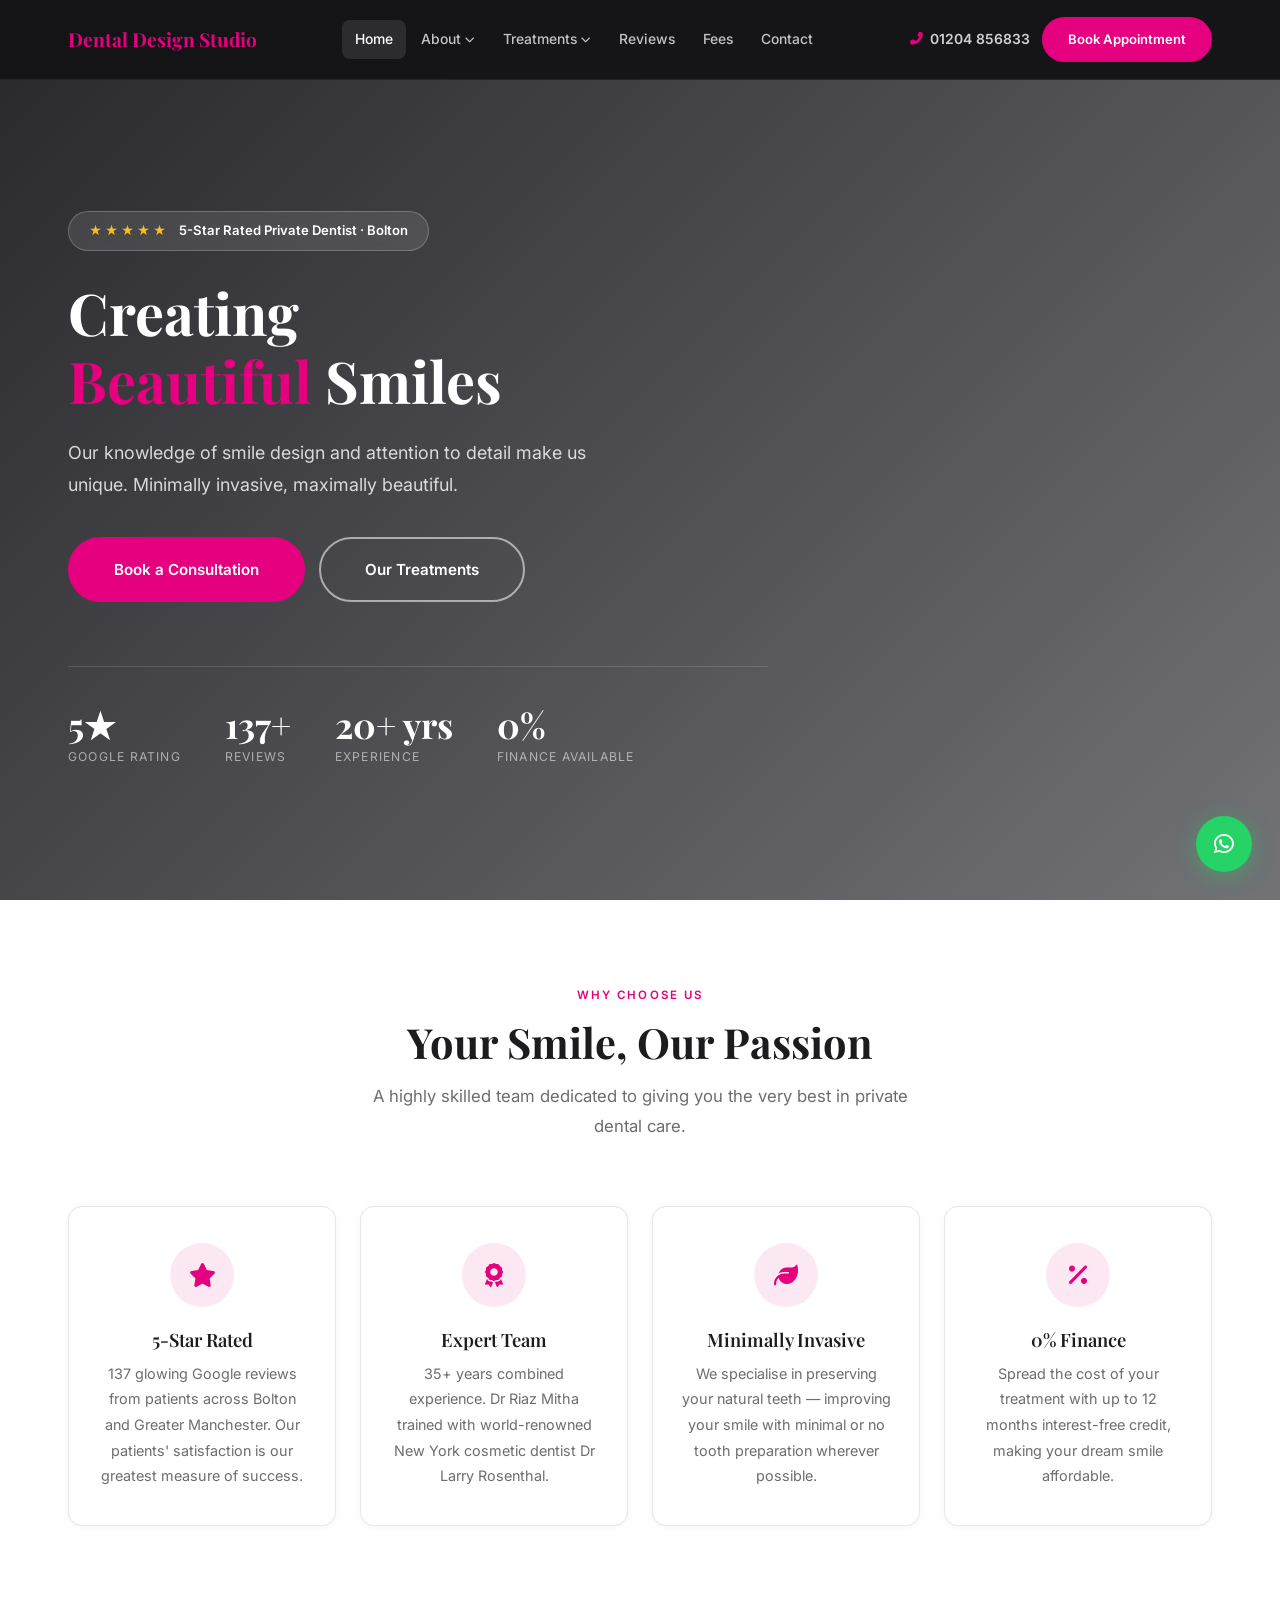
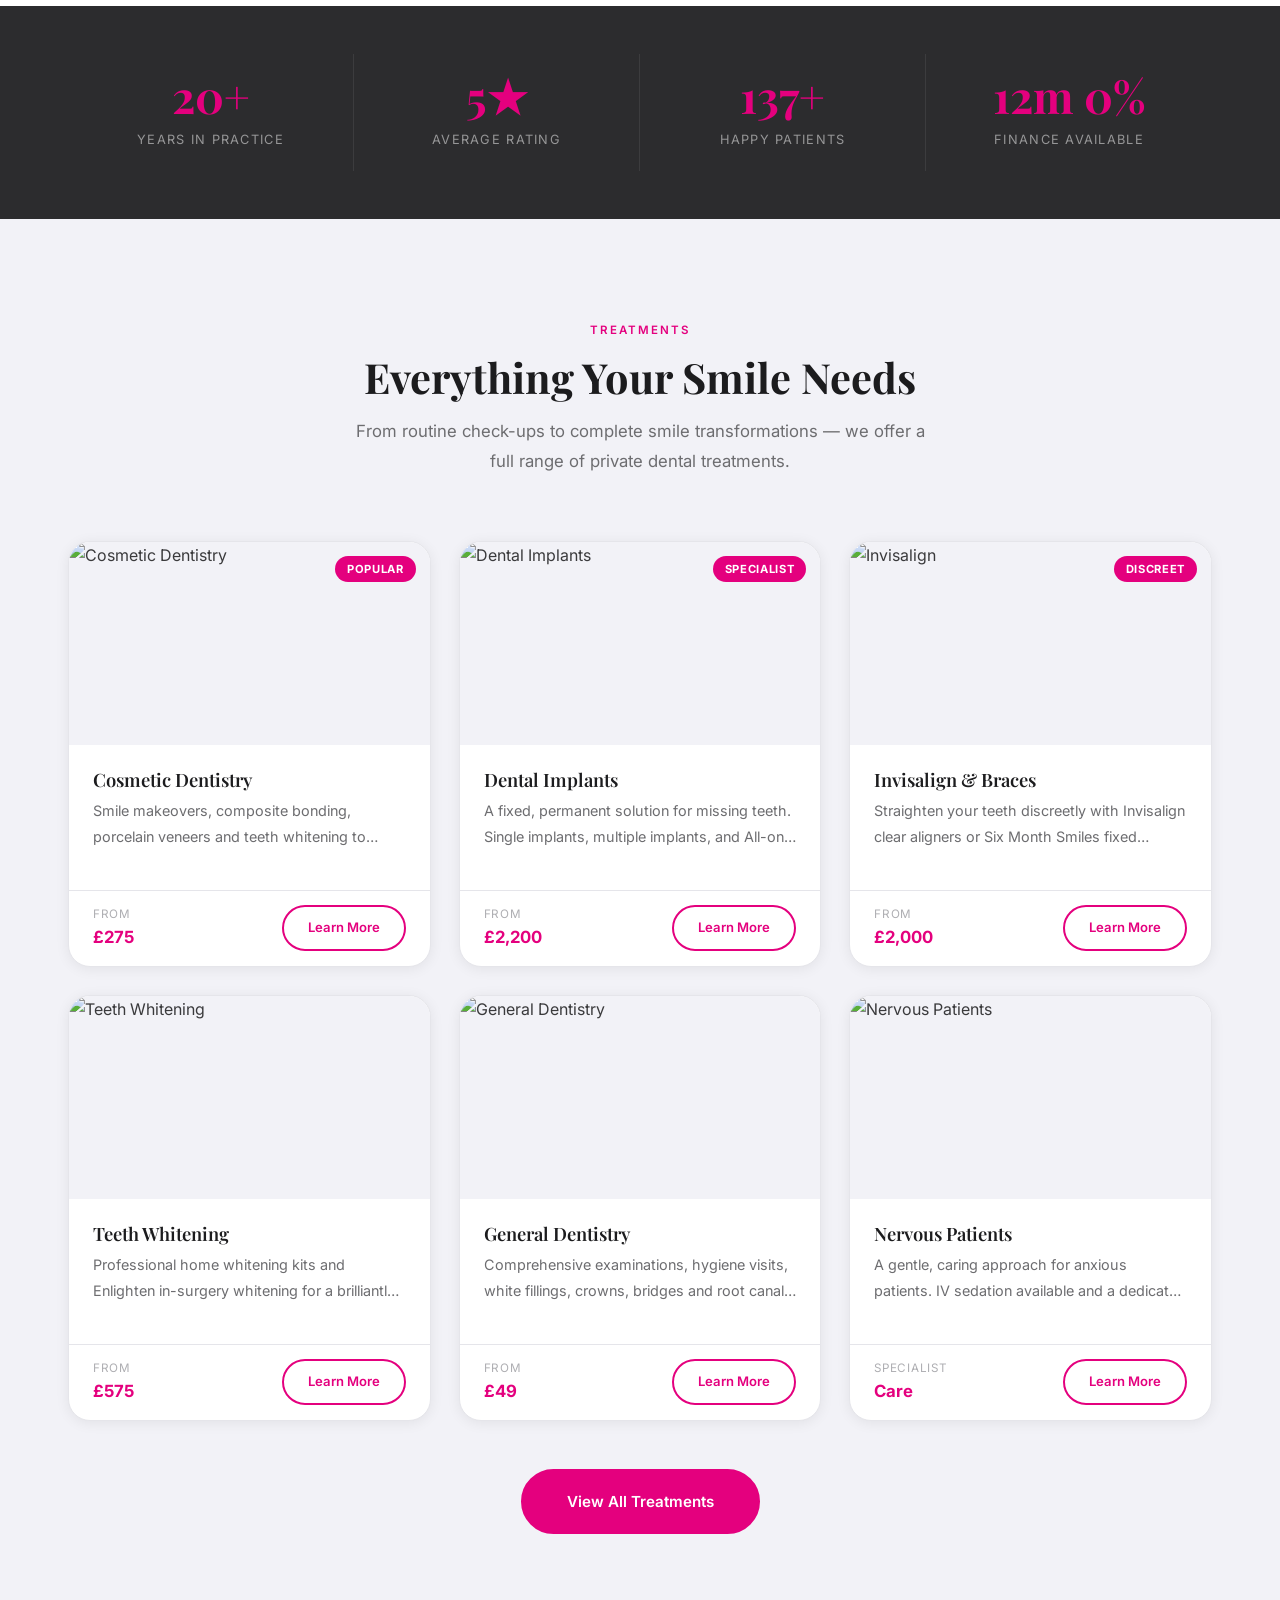
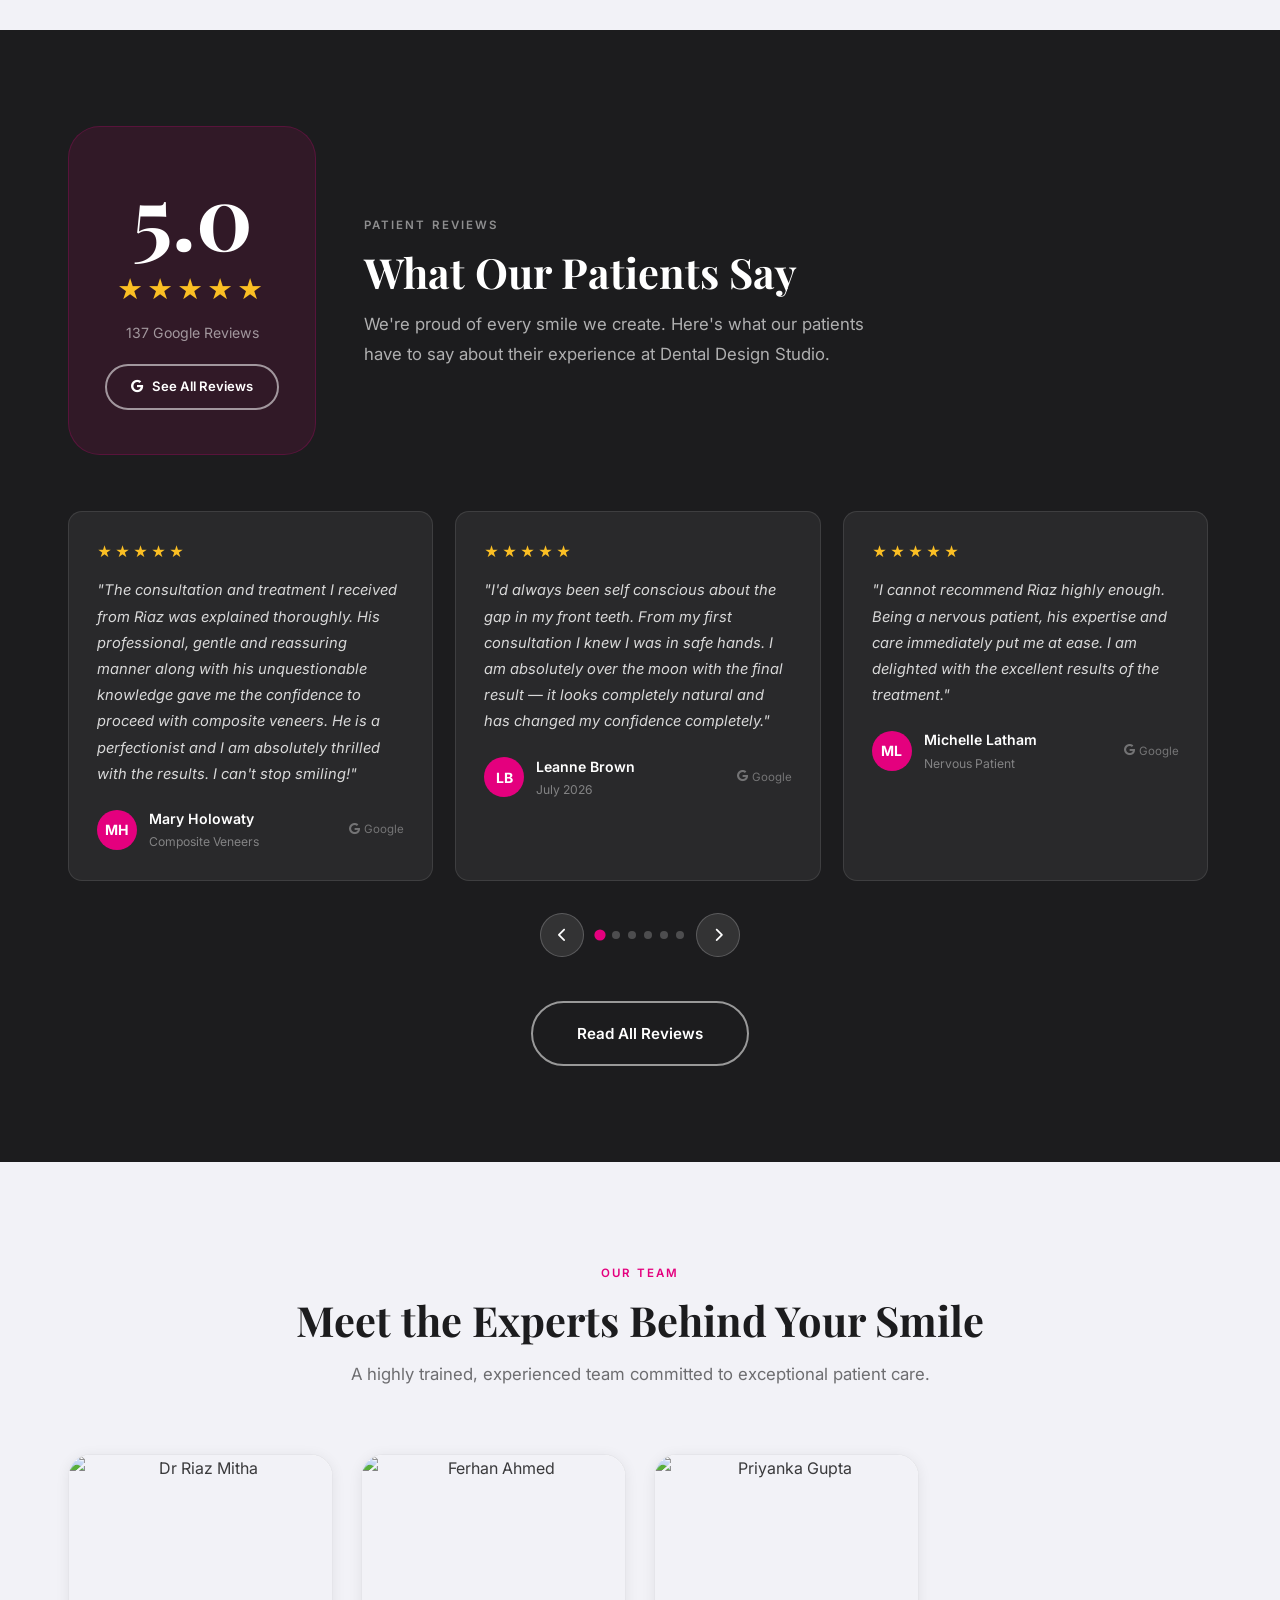
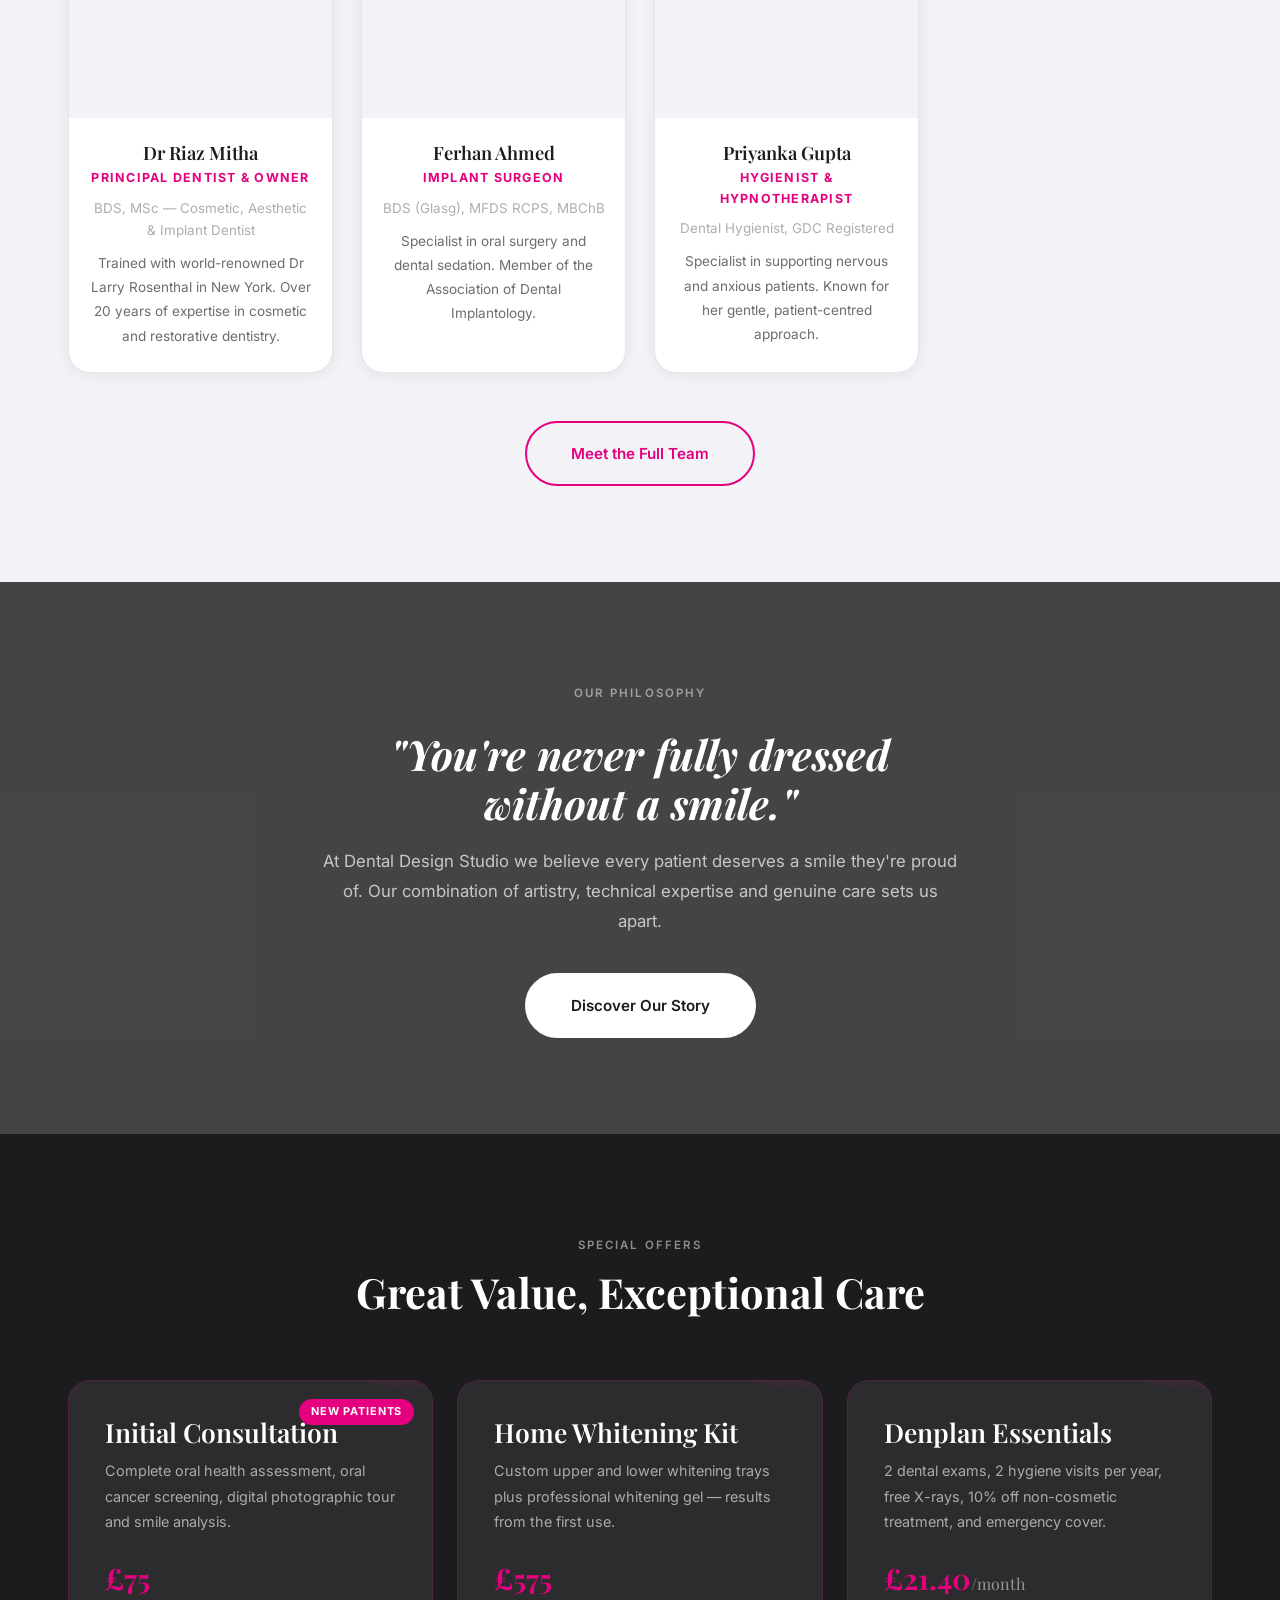
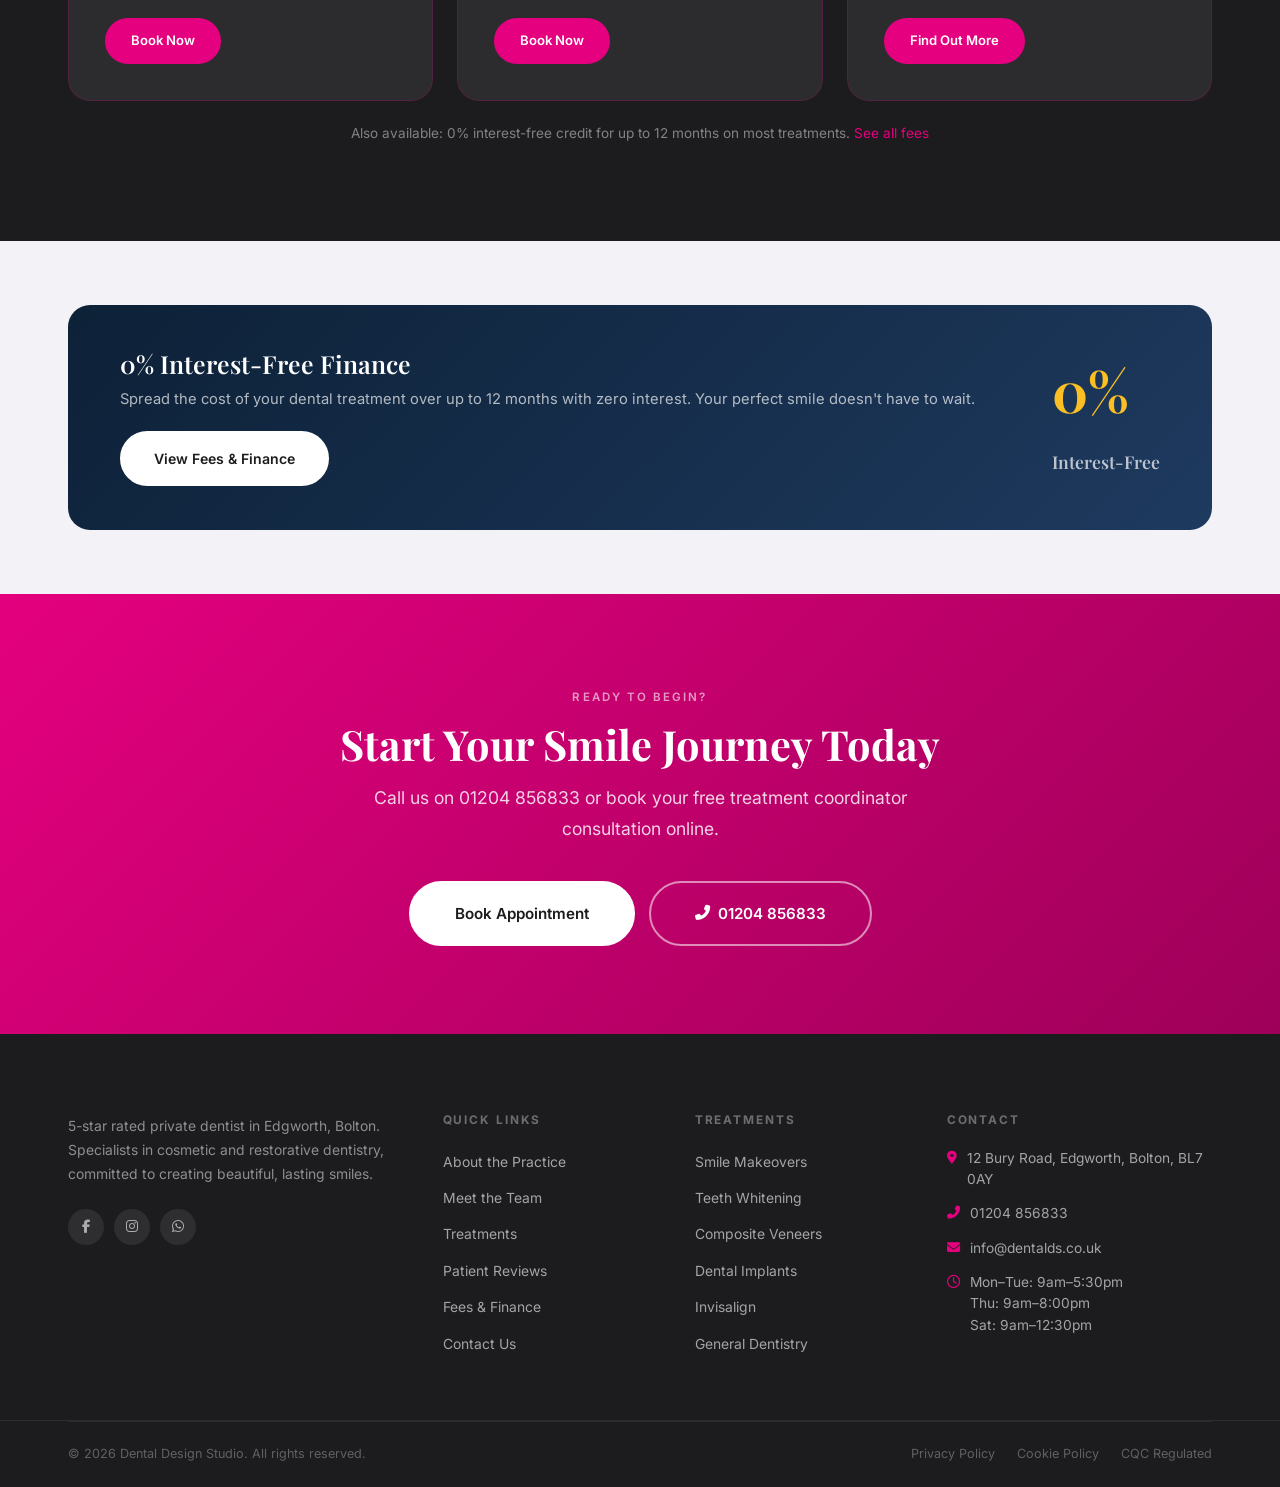
==== commit fc5fb4e8: "Add files via upload" ====
--- a/index.html
+++ b/index.html
@@ -140,7 +140,7 @@
       <div class="feature-card fade-up">
         <div class="feature-icon"><i class="fas fa-star"></i></div>
         <h4>5-Star Rated</h4>
-        <p>137 glowing Google reviews. Our patients' satisfaction speaks for itself — we aim for perfection every time.</p>
+        <p>137 glowing Google reviews from patients across Bolton and Greater Manchester. Our patients' satisfaction is our greatest measure of success.</p>
       </div>
       <div class="feature-card fade-up fd1">
         <div class="feature-icon"><i class="fas fa-award"></i></div>
@@ -552,7 +552,7 @@
     <div class="footer-grid">
       <div class="footer-brand">
         <img src="https://www.dentalds.co.uk/images/dental-design-studio-logo.png" alt="Dental Design Studio" onerror="this.style.display='none'">
-        <p>Award-winning private dentist in Edgworth, Bolton. Specialists in cosmetic and restorative dentistry, committed to creating beautiful, lasting smiles.</p>
+        <p>5-star rated private dentist in Edgworth, Bolton. Specialists in cosmetic and restorative dentistry, committed to creating beautiful, lasting smiles.</p>
         <div class="footer-socials">
           <a href="https://www.facebook.com/DENTAL-DESIGN-STUDIO-179560879919/" target="_blank" rel="noopener" class="social-btn" aria-label="Facebook"><i class="fab fa-facebook-f"></i></a>
           <a href="https://www.instagram.com/dental_design_studio/" target="_blank" rel="noopener" class="social-btn" aria-label="Instagram"><i class="fab fa-instagram"></i></a>
--- a/css/style.css
+++ b/css/style.css
@@ -0,0 +1,640 @@
+/* ============================================================
+   Dental Design Studio — Premium Redesign
+   Style Sheet v2.0
+   ============================================================ */
+
+@import url('https://fonts.googleapis.com/css2?family=Playfair+Display:ital,wght@0,400;0,600;0,700;1,400&family=Inter:wght@300;400;500;600;700&display=swap');
+
+/* ============================================================
+   CSS Variables
+   ============================================================ */
+:root {
+  --pink:          #e4007e;
+  --pink-hover:    #c4006b;
+  --pink-light:    #fce8f3;
+  --dark:          #1c1c1e;
+  --dark-2:        #2c2c2e;
+  --text:          #3a3a3c;
+  --text-light:    #6d6d70;
+  --text-muted:    #aeaeb2;
+  --border:        #e5e5ea;
+  --bg-section:    #f2f2f7;
+  --bg-card:       #ffffff;
+  --white:         #ffffff;
+
+  --shadow-xs:  0 1px 6px rgba(0,0,0,.05);
+  --shadow-sm:  0 2px 14px rgba(0,0,0,.07);
+  --shadow-md:  0 8px 32px rgba(0,0,0,.10);
+  --shadow-lg:  0 20px 64px rgba(0,0,0,.14);
+
+  --radius-sm:  8px;
+  --radius:     14px;
+  --radius-lg:  22px;
+  --radius-xl:  32px;
+
+  --ease:       cubic-bezier(.4,0,.2,1);
+  --trans:      .3s var(--ease);
+  --trans-fast: .15s ease;
+
+  --nav-h:      80px;
+  --max-w:      1200px;
+}
+
+/* ============================================================
+   Reset
+   ============================================================ */
+*, *::before, *::after { box-sizing: border-box; margin: 0; padding: 0; }
+html { scroll-behavior: smooth; }
+body {
+  font-family: 'Inter', -apple-system, BlinkMacSystemFont, sans-serif;
+  color: var(--text);
+  background: var(--white);
+  line-height: 1.65;
+  -webkit-font-smoothing: antialiased;
+}
+img { max-width: 100%; height: auto; display: block; }
+a { text-decoration: none; color: inherit; transition: var(--trans-fast); }
+ul { list-style: none; }
+button { cursor: pointer; border: none; background: none; font-family: inherit; }
+
+/* ============================================================
+   Typography
+   ============================================================ */
+h1,h2,h3,h4,h5 {
+  font-family: 'Playfair Display', Georgia, serif;
+  line-height: 1.18;
+  color: var(--dark);
+}
+h1 { font-size: clamp(2.1rem,5vw,3.6rem); font-weight: 700; }
+h2 { font-size: clamp(1.7rem,3.5vw,2.6rem); font-weight: 700; }
+h3 { font-size: clamp(1.2rem,2.5vw,1.65rem); font-weight: 600; }
+h4 { font-size: 1.15rem; font-weight: 600; }
+p  { color: var(--text); line-height: 1.78; }
+.lead { font-size: 1.12rem; color: var(--text-light); line-height: 1.8; }
+.text-pink   { color: var(--pink) !important; }
+.text-white  { color: var(--white) !important; }
+.text-muted  { color: var(--text-muted) !important; }
+.text-center { text-align: center; }
+
+/* ============================================================
+   Layout
+   ============================================================ */
+.container {
+  width: 100%;
+  max-width: var(--max-w);
+  margin: 0 auto;
+  padding: 0 28px;
+}
+.section      { padding: 96px 0; }
+.section-sm   { padding: 64px 0; }
+.section-alt  { background: var(--bg-section); }
+.section-dark { background: var(--dark); }
+.section-dark h1,.section-dark h2,.section-dark h3,.section-dark h4 { color: var(--white); }
+.section-dark p { color: rgba(255,255,255,.72); }
+
+.section-header { text-align: center; margin-bottom: 64px; }
+.section-label {
+  display: inline-block;
+  font-size: .72rem; font-weight: 600;
+  text-transform: uppercase; letter-spacing: .18em;
+  color: var(--pink); margin-bottom: 12px;
+}
+.section-title  { margin-bottom: 16px; }
+.section-sub    {
+  max-width: 580px; margin: 0 auto;
+  color: var(--text-light); font-size: 1.05rem;
+}
+
+/* ============================================================
+   Buttons
+   ============================================================ */
+.btn {
+  display: inline-flex; align-items: center; gap: 8px;
+  padding: 14px 32px; border-radius: 50px;
+  font-size: .88rem; font-weight: 600;
+  font-family: 'Inter', sans-serif;
+  border: 2px solid transparent;
+  transition: var(--trans); white-space: nowrap;
+}
+.btn-primary  { background: var(--pink); color: var(--white); border-color: var(--pink); }
+.btn-primary:hover  { background: var(--pink-hover); border-color: var(--pink-hover); transform: translateY(-2px); box-shadow: 0 8px 28px rgba(228,0,126,.32); }
+.btn-secondary { background: transparent; color: var(--pink); border-color: var(--pink); }
+.btn-secondary:hover { background: var(--pink); color: var(--white); transform: translateY(-2px); }
+.btn-white   { background: var(--white); color: var(--dark); border-color: var(--white); }
+.btn-white:hover { background: rgba(255,255,255,.92); transform: translateY(-2px); box-shadow: 0 8px 24px rgba(0,0,0,.18); }
+.btn-outline-white { background: transparent; color: var(--white); border-color: rgba(255,255,255,.55); }
+.btn-outline-white:hover { background: rgba(255,255,255,.12); border-color: var(--white); transform: translateY(-2px); }
+.btn-lg { padding: 18px 44px; font-size: .95rem; }
+.btn-sm { padding: 10px 24px; font-size: .82rem; }
+
+/* ============================================================
+   NAVBAR
+   ============================================================ */
+.navbar {
+  position: fixed; top: 0; left: 0; right: 0;
+  height: var(--nav-h); z-index: 1000;
+  background: rgba(20,20,22,.97);
+  backdrop-filter: blur(20px);
+  -webkit-backdrop-filter: blur(20px);
+  border-bottom: 1px solid rgba(255,255,255,.07);
+  transition: var(--trans);
+}
+.navbar.scrolled { box-shadow: 0 4px 28px rgba(0,0,0,.4); border-bottom-color: rgba(255,255,255,.1); }
+.navbar .container { height: 100%; }
+.navbar-inner {
+  display: flex; align-items: center;
+  justify-content: space-between; height: 100%;
+}
+.navbar-brand img { height: 38px; width: auto; }
+
+.navbar-nav { display: flex; align-items: center; gap: 2px; }
+.nav-item   { position: relative; }
+.nav-link   {
+  display: flex; align-items: center; gap: 4px;
+  padding: 8px 13px; font-size: .87rem; font-weight: 500;
+  color: rgba(255,255,255,.75); border-radius: var(--radius-sm);
+  transition: var(--trans-fast);
+}
+.nav-link:hover, .nav-link.active { color: var(--white); background: rgba(255,255,255,.1); }
+.nav-link .chevron { font-size: .62rem; transition: transform .2s; }
+.nav-item:hover .chevron { transform: rotate(180deg); }
+
+/* Dropdown */
+.dropdown-menu {
+  position: absolute; top: calc(100% + 10px); left: 50%;
+  transform: translateX(-50%) translateY(-8px);
+  background: var(--dark-2); border-radius: var(--radius);
+  box-shadow: 0 20px 60px rgba(0,0,0,.55); border: 1px solid rgba(255,255,255,.1);
+  min-width: 220px; padding: 8px;
+  opacity: 0; visibility: hidden;
+  transition: all .22s var(--ease); pointer-events: none;
+}
+.nav-item:hover .dropdown-menu,
+.nav-item:focus-within .dropdown-menu {
+  opacity: 1; visibility: visible;
+  transform: translateX(-50%) translateY(0); pointer-events: auto;
+}
+.dropdown-item {
+  display: block; padding: 10px 14px;
+  font-size: .86rem; font-weight: 500;
+  color: rgba(255,255,255,.72); border-radius: var(--radius-sm);
+  transition: var(--trans-fast);
+}
+.dropdown-item:hover { background: rgba(255,255,255,.08); color: var(--white); padding-left: 20px; }
+
+.navbar-actions { display: flex; align-items: center; gap: 12px; }
+.navbar-phone {
+  display: flex; align-items: center; gap: 7px;
+  font-size: .87rem; font-weight: 600; color: rgba(255,255,255,.8);
+}
+.navbar-phone:hover { color: var(--white); }
+.navbar-phone i { color: var(--pink); font-size: .8rem; }
+
+/* Hamburger */
+.hamburger {
+  display: none; flex-direction: column; gap: 5px;
+  padding: 7px; border-radius: var(--radius-sm);
+  transition: var(--trans-fast);
+}
+.hamburger:hover { background: rgba(255,255,255,.1); }
+.hamburger span { display: block; width: 22px; height: 2px; background: rgba(255,255,255,.85); border-radius: 2px; transition: var(--trans); }
+.hamburger.active span:nth-child(1) { transform: translateY(7px) rotate(45deg); }
+.hamburger.active span:nth-child(2) { opacity: 0; }
+.hamburger.active span:nth-child(3) { transform: translateY(-7px) rotate(-45deg); }
+
+/* Mobile nav */
+.mobile-nav {
+  display: none; position: fixed;
+  top: var(--nav-h); left: 0; right: 0; bottom: 0;
+  background: var(--white); z-index: 999;
+  overflow-y: auto; padding: 16px 20px;
+  flex-direction: column; gap: 2px;
+}
+.mobile-nav.open { display: flex; }
+.mobile-nav-link {
+  display: block; padding: 14px 16px;
+  font-size: .97rem; font-weight: 500; color: var(--text);
+  border-radius: var(--radius-sm);
+  border-bottom: 1px solid var(--border);
+  transition: var(--trans-fast);
+}
+.mobile-nav-link:hover { color: var(--pink); background: var(--pink-light); }
+.mobile-nav-sub { font-size: .88rem; color: var(--text-light); padding-left: 30px; }
+.mobile-nav-cta { margin-top: 24px; display: flex; flex-direction: column; gap: 10px; }
+.mobile-nav-cta .btn { justify-content: center; }
+
+/* ============================================================
+   HERO
+   ============================================================ */
+.hero {
+  position: relative; min-height: 100vh;
+  display: flex; align-items: center;
+  overflow: hidden; padding-top: var(--nav-h);
+}
+.hero-sm { min-height: 68vh; }
+.hero-bg {
+  position: absolute; inset: 0;
+  background-size: cover; background-position: center;
+  background-attachment: fixed; z-index: 0;
+}
+.hero-overlay {
+  position: absolute; inset: 0;
+  background: linear-gradient(135deg, rgba(10,10,14,.88) 0%, rgba(20,20,28,.6) 100%);
+  z-index: 1;
+}
+.hero-content {
+  position: relative; z-index: 2; color: var(--white);
+  max-width: 700px;
+}
+.hero-content.centered {
+  max-width: 820px; text-align: center; margin: 0 auto;
+}
+.hero-badge {
+  display: inline-flex; align-items: center; gap: 10px;
+  background: rgba(255,255,255,.1); border: 1px solid rgba(255,255,255,.22);
+  backdrop-filter: blur(10px); border-radius: 50px;
+  padding: 8px 20px; color: var(--white);
+  font-size: .82rem; font-weight: 600; margin-bottom: 28px;
+}
+.hero-badge .stars { color: #fbbf24; font-size: .78rem; letter-spacing: 3px; }
+.hero h1 { color: var(--white); margin-bottom: 22px; }
+.hero-lead { color: rgba(255,255,255,.8); font-size: 1.12rem; margin-bottom: 36px; max-width: 580px; }
+.hero-btns { display: flex; gap: 14px; flex-wrap: wrap; }
+.hero-stats {
+  display: flex; gap: 44px; margin-top: 64px;
+  padding-top: 40px; border-top: 1px solid rgba(255,255,255,.14);
+}
+.hero-stat-num {
+  font-family: 'Playfair Display', serif;
+  font-size: 2.2rem; font-weight: 700; color: var(--white);
+  display: block; line-height: 1;
+}
+.hero-stat-lbl {
+  font-size: .76rem; color: rgba(255,255,255,.55);
+  text-transform: uppercase; letter-spacing: .1em; margin-top: 4px;
+}
+
+/* ============================================================
+   FEATURE CARDS
+   ============================================================ */
+.feature-grid { display: grid; grid-template-columns: repeat(auto-fit,minmax(240px,1fr)); gap: 24px; }
+.feature-card {
+  background: var(--white); border-radius: var(--radius);
+  padding: 36px 28px; text-align: center;
+  border: 1px solid var(--border); box-shadow: var(--shadow-xs);
+  transition: var(--trans);
+}
+.feature-card:hover { transform: translateY(-7px); box-shadow: var(--shadow-md); border-color: var(--pink); }
+.feature-icon {
+  width: 64px; height: 64px; border-radius: 50%;
+  background: var(--pink-light); color: var(--pink);
+  display: flex; align-items: center; justify-content: center;
+  font-size: 1.5rem; margin: 0 auto 22px;
+  transition: var(--trans);
+}
+.feature-card:hover .feature-icon { background: var(--pink); color: var(--white); transform: scale(1.1); }
+.feature-card h4 { font-family: 'Playfair Display', serif; margin-bottom: 10px; }
+.feature-card p  { font-size: .9rem; color: var(--text-light); }
+
+/* ============================================================
+   TREATMENT CARDS
+   ============================================================ */
+.treatments-grid { display: grid; grid-template-columns: repeat(auto-fill,minmax(310px,1fr)); gap: 28px; }
+.treatment-card {
+  border-radius: var(--radius-lg); overflow: hidden;
+  box-shadow: var(--shadow-sm); transition: var(--trans);
+  background: var(--white); border: 1px solid var(--border);
+}
+.treatment-card:hover { transform: translateY(-8px); box-shadow: var(--shadow-md); }
+.tc-img { position: relative; overflow: hidden; aspect-ratio: 16/9; background: var(--bg-section); }
+.tc-img img { width: 100%; height: 100%; object-fit: cover; transition: transform .5s ease; }
+.treatment-card:hover .tc-img img { transform: scale(1.06); }
+.tc-badge {
+  position: absolute; top: 14px; right: 14px;
+  background: var(--pink); color: var(--white);
+  font-size: .7rem; font-weight: 700;
+  padding: 4px 12px; border-radius: 50px;
+  text-transform: uppercase; letter-spacing: .06em;
+}
+.tc-body { padding: 24px; }
+.tc-body h3 { font-size: 1.15rem; margin-bottom: 8px; }
+.tc-body p  { font-size: .9rem; color: var(--text-light); margin-bottom: 16px; display: -webkit-box; -webkit-line-clamp: 2; -webkit-box-orient: vertical; overflow: hidden; }
+.tc-footer {
+  display: flex; align-items: center; justify-content: space-between;
+  padding: 14px 24px; border-top: 1px solid var(--border);
+}
+.tc-price-label { font-size: .73rem; color: var(--text-muted); text-transform: uppercase; letter-spacing: .06em; }
+.tc-price-val   { font-size: 1.05rem; font-weight: 700; color: var(--pink); }
+
+/* ============================================================
+   TEAM CARDS
+   ============================================================ */
+.team-grid { display: grid; grid-template-columns: repeat(auto-fill,minmax(265px,1fr)); gap: 28px; }
+.team-card {
+  background: var(--white); border-radius: var(--radius-lg); overflow: hidden;
+  box-shadow: var(--shadow-sm); border: 1px solid var(--border);
+  transition: var(--trans); text-align: center;
+}
+.team-card:hover { transform: translateY(-6px); box-shadow: var(--shadow-md); }
+.team-img { aspect-ratio: 1; overflow: hidden; background: var(--bg-section); }
+.team-img img { width: 100%; height: 100%; object-fit: cover; transition: transform .5s ease; }
+.team-card:hover .team-img img { transform: scale(1.04); }
+.team-body { padding: 24px 20px; }
+.team-body h3 { font-size: 1.15rem; margin-bottom: 4px; }
+.team-role    { font-size: .78rem; font-weight: 700; color: var(--pink); text-transform: uppercase; letter-spacing: .1em; margin-bottom: 8px; }
+.team-qual    { font-size: .84rem; color: var(--text-muted); margin-bottom: 10px; }
+.team-gdc     { font-size: .77rem; color: var(--text-muted); }
+
+/* ============================================================
+   REVIEW CARDS (dark context)
+   ============================================================ */
+.reviews-grid  { display: grid; grid-template-columns: repeat(auto-fill,minmax(320px,1fr)); gap: 22px; }
+.review-card {
+  background: rgba(255,255,255,.06); border: 1px solid rgba(255,255,255,.1);
+  border-radius: var(--radius); padding: 28px; transition: var(--trans);
+}
+.review-card:hover { background: rgba(255,255,255,.1); transform: translateY(-4px); }
+.review-stars { color: #fbbf24; font-size: .9rem; letter-spacing: 3px; margin-bottom: 14px; }
+.review-text  { font-size: .92rem; line-height: 1.78; color: rgba(255,255,255,.82); margin-bottom: 20px; font-style: italic; }
+.review-author  { display: flex; align-items: center; gap: 12px; }
+.review-avatar {
+  width: 40px; height: 40px; border-radius: 50%;
+  background: var(--pink); color: var(--white);
+  font-weight: 700; font-size: .88rem;
+  display: flex; align-items: center; justify-content: center; flex-shrink: 0;
+}
+.review-name   { font-size: .88rem; font-weight: 600; color: var(--white); }
+.review-date   { font-size: .76rem; color: rgba(255,255,255,.42); margin-top: 2px; }
+.review-g-logo { margin-left: auto; font-size: .72rem; color: rgba(255,255,255,.35); display: flex; align-items: center; gap: 4px; }
+
+/* Rating block */
+.rating-block {
+  background: rgba(228,0,126,.1); border: 1px solid rgba(228,0,126,.22);
+  border-radius: var(--radius-xl); padding: 44px 36px; text-align: center;
+}
+.rating-num  {
+  font-family: 'Playfair Display', serif;
+  font-size: 5.5rem; font-weight: 700; color: var(--white);
+  line-height: 1; display: block;
+}
+.rating-stars-lg { font-size: 1.6rem; color: #fbbf24; letter-spacing: 4px; display: block; margin: 10px 0; }
+.rating-lbl  { font-size: .88rem; color: rgba(255,255,255,.55); }
+
+/* Carousel */
+.reviews-carousel { overflow: hidden; position: relative; }
+.reviews-track    { display: flex; gap: 22px; transition: transform .5s var(--ease); }
+.reviews-track .review-card { flex: 0 0 calc(33.333% - 16px); min-width: 290px; }
+.carousel-controls { display: flex; justify-content: center; gap: 12px; margin-top: 32px; align-items: center; }
+.carousel-btn {
+  width: 44px; height: 44px; border-radius: 50%;
+  background: rgba(255,255,255,.1); border: 1px solid rgba(255,255,255,.2);
+  color: var(--white); display: flex; align-items: center; justify-content: center;
+  font-size: .88rem; transition: var(--trans-fast);
+}
+.carousel-btn:hover { background: var(--pink); border-color: var(--pink); }
+.carousel-dots { display: flex; gap: 8px; align-items: center; }
+.carousel-dot {
+  width: 8px; height: 8px; border-radius: 50%;
+  background: rgba(255,255,255,.22); cursor: pointer; transition: var(--trans-fast);
+}
+.carousel-dot.active { background: var(--pink); transform: scale(1.4); }
+
+/* ============================================================
+   STATS BAR
+   ============================================================ */
+.stats-bar { background: var(--dark-2); padding: 48px 0; }
+.stats-grid { display: grid; grid-template-columns: repeat(4,1fr); gap: 0; text-align: center; }
+.stat-item { padding: 20px; border-right: 1px solid rgba(255,255,255,.08); }
+.stat-item:last-child { border-right: none; }
+.stat-num  { font-family: 'Playfair Display', serif; font-size: 2.8rem; font-weight: 700; color: var(--pink); display: block; line-height: 1; margin-bottom: 6px; }
+.stat-lbl  { font-size: .8rem; color: rgba(255,255,255,.5); text-transform: uppercase; letter-spacing: .1em; }
+
+/* ============================================================
+   FEES TABLE
+   ============================================================ */
+.fees-wrap { border-radius: var(--radius-lg); overflow: hidden; box-shadow: var(--shadow-md); border: 1px solid var(--border); }
+.fees-table { width: 100%; border-collapse: collapse; background: var(--white); }
+.fees-table th { background: var(--dark); color: var(--white); padding: 16px 22px; text-align: left; font-size: .78rem; font-weight: 700; text-transform: uppercase; letter-spacing: .1em; }
+.fees-table th:last-child { text-align: right; }
+.fees-table td { padding: 15px 22px; font-size: .9rem; border-bottom: 1px solid var(--border); color: var(--text); transition: background var(--trans-fast); }
+.fees-table td:last-child { text-align: right; font-weight: 600; color: var(--pink); white-space: nowrap; }
+.fees-table tr:last-child td { border-bottom: none; }
+.fees-table tr:hover td { background: var(--bg-section); }
+.fees-cat td { background: var(--pink-light) !important; color: var(--pink) !important; font-weight: 700; font-size: .78rem; text-transform: uppercase; letter-spacing: .1em; padding: 9px 22px; border-bottom: 1px solid rgba(228,0,126,.12) !important; }
+
+/* ============================================================
+   CONTACT
+   ============================================================ */
+.contact-grid  { display: grid; grid-template-columns: 1fr 1.6fr; gap: 56px; align-items: start; }
+.contact-item  { display: flex; gap: 16px; margin-bottom: 28px; align-items: flex-start; }
+.contact-icon  {
+  width: 44px; height: 44px; background: var(--pink-light); color: var(--pink);
+  border-radius: 50%; display: flex; align-items: center;
+  justify-content: center; font-size: .95rem; flex-shrink: 0;
+}
+.contact-lbl   { font-size: .73rem; font-weight: 700; text-transform: uppercase; letter-spacing: .1em; color: var(--text-muted); margin-bottom: 4px; }
+.contact-val   { font-size: .93rem; font-weight: 500; }
+.contact-val a { color: var(--pink); }
+.contact-val a:hover { text-decoration: underline; }
+.hours-grid    { display: grid; grid-template-columns: 1fr 1fr; gap: 0 20px; }
+.hours-row     { display: flex; justify-content: space-between; font-size: .86rem; padding: 5px 0; border-bottom: 1px dashed var(--border); }
+.hours-row span:first-child { color: var(--text-light); }
+.hours-row span:last-child  { font-weight: 500; }
+.hours-row.closed span:last-child { color: var(--text-muted); }
+
+.contact-form  {
+  background: var(--white); border-radius: var(--radius-lg);
+  padding: 42px 40px; box-shadow: var(--shadow-md); border: 1px solid var(--border);
+}
+.form-group  { margin-bottom: 20px; }
+.form-label  { display: block; font-size: .84rem; font-weight: 600; margin-bottom: 8px; color: var(--text); }
+.form-control {
+  width: 100%; padding: 13px 16px; font-size: .9rem; color: var(--text);
+  background: var(--bg-section); border: 1.5px solid var(--border);
+  border-radius: var(--radius-sm); outline: none;
+  transition: var(--trans-fast); font-family: inherit;
+}
+.form-control:focus { border-color: var(--pink); background: var(--white); box-shadow: 0 0 0 3px rgba(228,0,126,.1); }
+.form-control::placeholder { color: var(--text-muted); }
+textarea.form-control { resize: vertical; min-height: 120px; }
+.form-row { display: grid; grid-template-columns: 1fr 1fr; gap: 16px; }
+.map-container { border-radius: var(--radius-lg); overflow: hidden; box-shadow: var(--shadow-md); height: 420px; }
+.map-container iframe { width: 100%; height: 100%; border: none; }
+
+/* ============================================================
+   CTA SECTION
+   ============================================================ */
+.cta-section {
+  background: linear-gradient(135deg, var(--pink) 0%, #9e0059 100%);
+  padding: 88px 0; text-align: center;
+}
+.cta-section h2 { color: var(--white); margin-bottom: 14px; }
+.cta-section p  { color: rgba(255,255,255,.82); font-size: 1.1rem; margin-bottom: 36px; max-width: 560px; margin-left: auto; margin-right: auto; }
+
+/* Finance Banner */
+.finance-banner {
+  background: linear-gradient(135deg, #0d2137 0%, #1e3a5f 100%);
+  border-radius: var(--radius-lg); padding: 44px 52px;
+  display: flex; align-items: center; justify-content: space-between; gap: 28px;
+}
+.finance-banner h3 { color: var(--white); font-size: 1.55rem; margin-bottom: 8px; }
+.finance-banner p  { color: rgba(255,255,255,.68); font-size: .92rem; }
+.finance-pct {
+  font-family: 'Playfair Display', serif;
+  font-size: 3.5rem; font-weight: 700; color: #fbbf24;
+  white-space: nowrap; line-height: 1;
+}
+
+/* Denplan Card */
+.denplan-card {
+  background: var(--white); border: 2px solid var(--pink);
+  border-radius: var(--radius-lg); padding: 38px; text-align: center;
+}
+.denplan-price {
+  font-family: 'Playfair Display', serif;
+  font-size: 2.6rem; font-weight: 700; color: var(--pink);
+  line-height: 1; margin: 16px 0 4px;
+}
+.denplan-period { font-size: .84rem; color: var(--text-muted); margin-bottom: 24px; }
+.denplan-features { text-align: left; }
+.denplan-feature { display: flex; align-items: flex-start; gap: 10px; font-size: .88rem; color: var(--text); margin-bottom: 10px; }
+.denplan-feature i { color: var(--pink); margin-top: 3px; flex-shrink: 0; }
+
+/* Special Offer Cards */
+.offer-card {
+  background: var(--dark-2); border: 1px solid rgba(228,0,126,.2);
+  border-radius: var(--radius-lg); padding: 36px; position: relative; overflow: hidden;
+  transition: var(--trans);
+}
+.offer-card:hover { border-color: rgba(228,0,126,.5); transform: translateY(-5px); }
+.offer-card::before {
+  content: ''; position: absolute; top: -60%; right: -20%;
+  width: 200px; height: 200px; background: var(--pink);
+  opacity: .05; border-radius: 50%;
+}
+.offer-card h3 { color: var(--white); margin-bottom: 10px; }
+.offer-card p  { color: rgba(255,255,255,.6); font-size: .9rem; margin-bottom: 20px; }
+.offer-badge   {
+  position: absolute; top: 18px; right: 18px;
+  background: var(--pink); color: var(--white);
+  font-size: .68rem; font-weight: 700; text-transform: uppercase; letter-spacing: .08em;
+  padding: 4px 12px; border-radius: 50px;
+}
+
+/* About intro */
+.about-intro-grid { display: grid; grid-template-columns: 1fr 1fr; gap: 64px; align-items: center; }
+.about-img { border-radius: var(--radius-xl); overflow: hidden; box-shadow: var(--shadow-lg); aspect-ratio: 4/3; }
+.about-img img { width: 100%; height: 100%; object-fit: cover; }
+.values-list { display: flex; flex-direction: column; gap: 16px; margin-top: 24px; }
+.value-item  { display: flex; gap: 14px; align-items: flex-start; }
+.value-item i { color: var(--pink); margin-top: 3px; flex-shrink: 0; }
+.value-item p { font-size: .92rem; color: var(--text-light); margin: 0; }
+.accred-grid { display: flex; flex-wrap: wrap; gap: 14px; justify-content: center; }
+.accred-item {
+  background: var(--bg-section); border: 1px solid var(--border);
+  border-radius: var(--radius); padding: 13px 22px;
+  font-size: .84rem; font-weight: 600; color: var(--text-light);
+  display: flex; align-items: center; gap: 8px;
+}
+.accred-item i { color: var(--pink); }
+
+/* Breadcrumb */
+.breadcrumb { display: flex; align-items: center; gap: 8px; font-size: .8rem; color: rgba(255,255,255,.55); margin-bottom: 18px; }
+.breadcrumb a { color: rgba(255,255,255,.55); }
+.breadcrumb a:hover { color: var(--white); }
+.breadcrumb i { font-size: .58rem; opacity: .5; }
+
+/* WhatsApp FAB */
+.whatsapp-fab {
+  position: fixed; bottom: 28px; right: 28px; z-index: 900;
+  width: 56px; height: 56px; background: #25D366; border-radius: 50%;
+  display: flex; align-items: center; justify-content: center;
+  box-shadow: 0 4px 22px rgba(37,211,102,.45);
+  font-size: 1.4rem; color: var(--white);
+  transition: var(--trans);
+}
+.whatsapp-fab:hover { transform: scale(1.1); box-shadow: 0 8px 30px rgba(37,211,102,.55); }
+
+/* Scroll animations */
+.fade-up { opacity: 0; transform: translateY(28px); transition: opacity .65s ease, transform .65s ease; }
+.fade-up.visible { opacity: 1; transform: translateY(0); }
+.fd1 { transition-delay: .1s; }
+.fd2 { transition-delay: .2s; }
+.fd3 { transition-delay: .3s; }
+.fd4 { transition-delay: .4s; }
+
+/* Gallery */
+.gallery-grid { display: grid; grid-template-columns: repeat(auto-fill,minmax(280px,1fr)); gap: 20px; }
+.gallery-item { border-radius: var(--radius); overflow: hidden; aspect-ratio: 4/3; position: relative; background: var(--bg-section); cursor: zoom-in; }
+.gallery-item img { width: 100%; height: 100%; object-fit: cover; transition: transform .5s ease; }
+.gallery-item:hover img { transform: scale(1.06); }
+.gallery-overlay { position: absolute; inset: 0; background: linear-gradient(180deg,transparent 50%,rgba(28,28,30,.85) 100%); opacity: 0; transition: opacity .3s; display: flex; align-items: flex-end; padding: 18px; }
+.gallery-item:hover .gallery-overlay { opacity: 1; }
+.gallery-label { color: var(--white); font-size: .88rem; font-weight: 600; }
+
+/* ============================================================
+   FOOTER
+   ============================================================ */
+.footer { background: var(--dark); padding: 80px 0 0; }
+.footer-grid { display: grid; grid-template-columns: 1.6fr 1fr 1fr 1.3fr; gap: 48px; padding-bottom: 64px; }
+.footer-brand img { height: 34px; margin-bottom: 18px; filter: brightness(0) invert(1); }
+.footer-brand p { color: rgba(255,255,255,.5); font-size: .87rem; line-height: 1.75; margin-bottom: 22px; }
+.footer-socials { display: flex; gap: 10px; }
+.social-btn {
+  width: 36px; height: 36px; border-radius: 50%;
+  background: rgba(255,255,255,.08); color: rgba(255,255,255,.6);
+  display: flex; align-items: center; justify-content: center;
+  font-size: .83rem; transition: var(--trans-fast);
+}
+.social-btn:hover { background: var(--pink); color: var(--white); transform: translateY(-2px); }
+.footer-heading { font-family: 'Inter', sans-serif; font-size: .74rem; font-weight: 700; text-transform: uppercase; letter-spacing: .16em; color: rgba(255,255,255,.36); margin-bottom: 20px; }
+.footer-links { display: flex; flex-direction: column; gap: 10px; }
+.footer-link { font-size: .87rem; color: rgba(255,255,255,.6); transition: var(--trans-fast); }
+.footer-link:hover { color: var(--white); padding-left: 5px; }
+.footer-contact-item { display: flex; gap: 10px; align-items: flex-start; margin-bottom: 13px; }
+.footer-contact-item i { color: var(--pink); margin-top: 3px; flex-shrink: 0; font-size: .82rem; }
+.footer-contact-item span,.footer-contact-item a { font-size: .86rem; color: rgba(255,255,255,.6); line-height: 1.55; }
+.footer-contact-item a:hover { color: var(--pink); }
+.footer-bottom { border-top: 1px solid rgba(255,255,255,.07); padding: 22px 0; display: flex; align-items: center; justify-content: space-between; font-size: .79rem; color: rgba(255,255,255,.3); }
+.footer-bottom a { color: rgba(255,255,255,.3); }
+.footer-bottom a:hover { color: rgba(255,255,255,.65); }
+.footer-bottom-links { display: flex; gap: 22px; }
+
+/* ============================================================
+   RESPONSIVE
+   ============================================================ */
+@media (max-width:1100px){
+  .footer-grid { grid-template-columns: 1fr 1fr; gap: 36px; }
+  .stats-grid  { grid-template-columns: repeat(2,1fr); }
+}
+@media (max-width:900px){
+  .contact-grid     { grid-template-columns: 1fr; }
+  .about-intro-grid { grid-template-columns: 1fr; gap: 40px; }
+  .finance-banner   { flex-direction: column; text-align: center; }
+}
+@media (max-width:768px){
+  :root { --nav-h: 68px; }
+  .section { padding: 64px 0; }
+  .navbar-nav,.navbar-phone,.navbar-actions .btn-primary { display: none; }
+  .hamburger { display: flex; }
+  .hero { min-height: 88vh; }
+  .hero-bg { background-attachment: scroll; }
+  .hero-stats { flex-wrap: wrap; gap: 24px; }
+  .treatments-grid,.team-grid { grid-template-columns: 1fr; }
+  .reviews-grid { grid-template-columns: 1fr; }
+  .reviews-track .review-card { flex: 0 0 calc(100% - 8px); min-width: 260px; }
+  .footer-grid { grid-template-columns: 1fr; gap: 30px; }
+  .footer-bottom { flex-direction: column; gap: 10px; text-align: center; }
+  .footer-bottom-links { flex-direction: column; gap: 8px; }
+  .feature-grid { grid-template-columns: 1fr 1fr; }
+  .form-row { grid-template-columns: 1fr; }
+  .contact-form { padding: 28px 22px; }
+  .stats-grid { grid-template-columns: repeat(2,1fr); }
+}
+@media (max-width:480px){
+  .feature-grid { grid-template-columns: 1fr; }
+  .hero-btns { flex-direction: column; }
+  .btn-lg { padding: 16px 30px; }
+  .denplan-card,.finance-banner { padding: 28px 24px; }
+  .fees-table th,.fees-table td { padding: 11px 14px; font-size: .84rem; }
+}
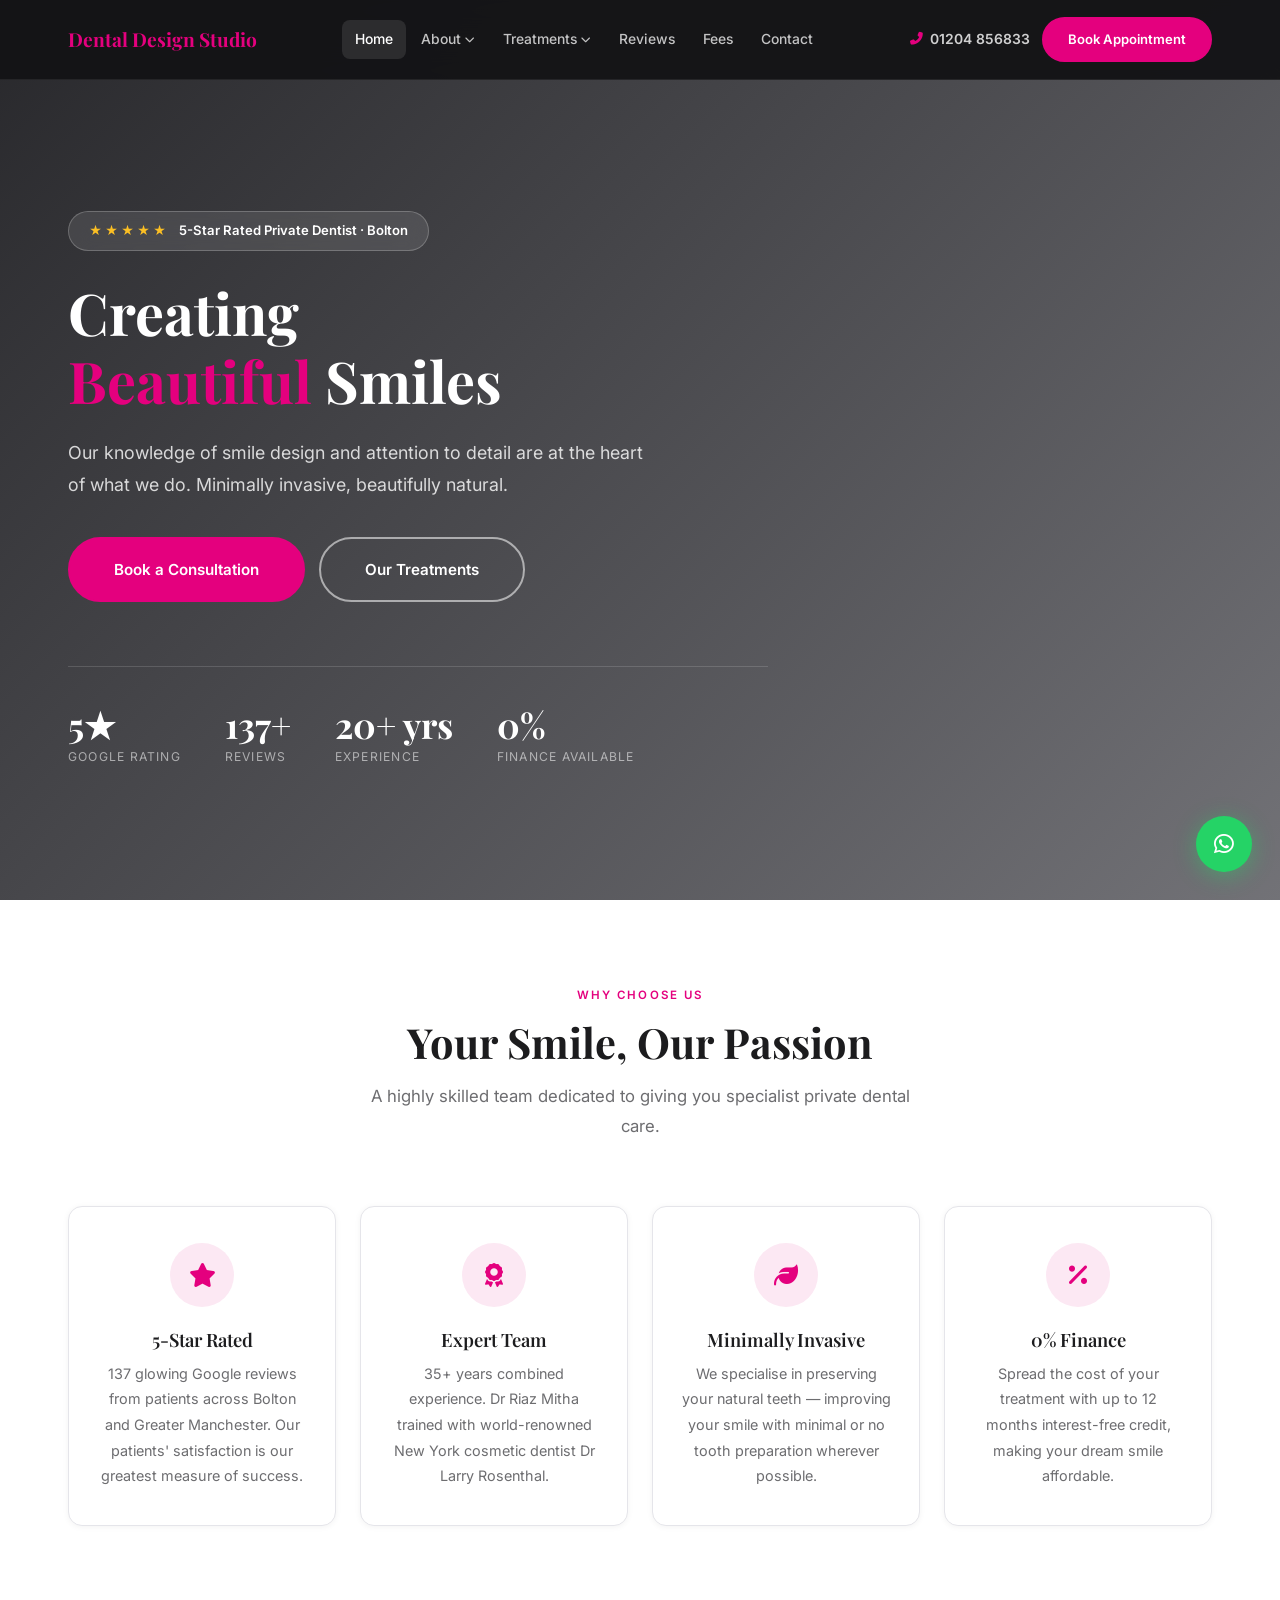
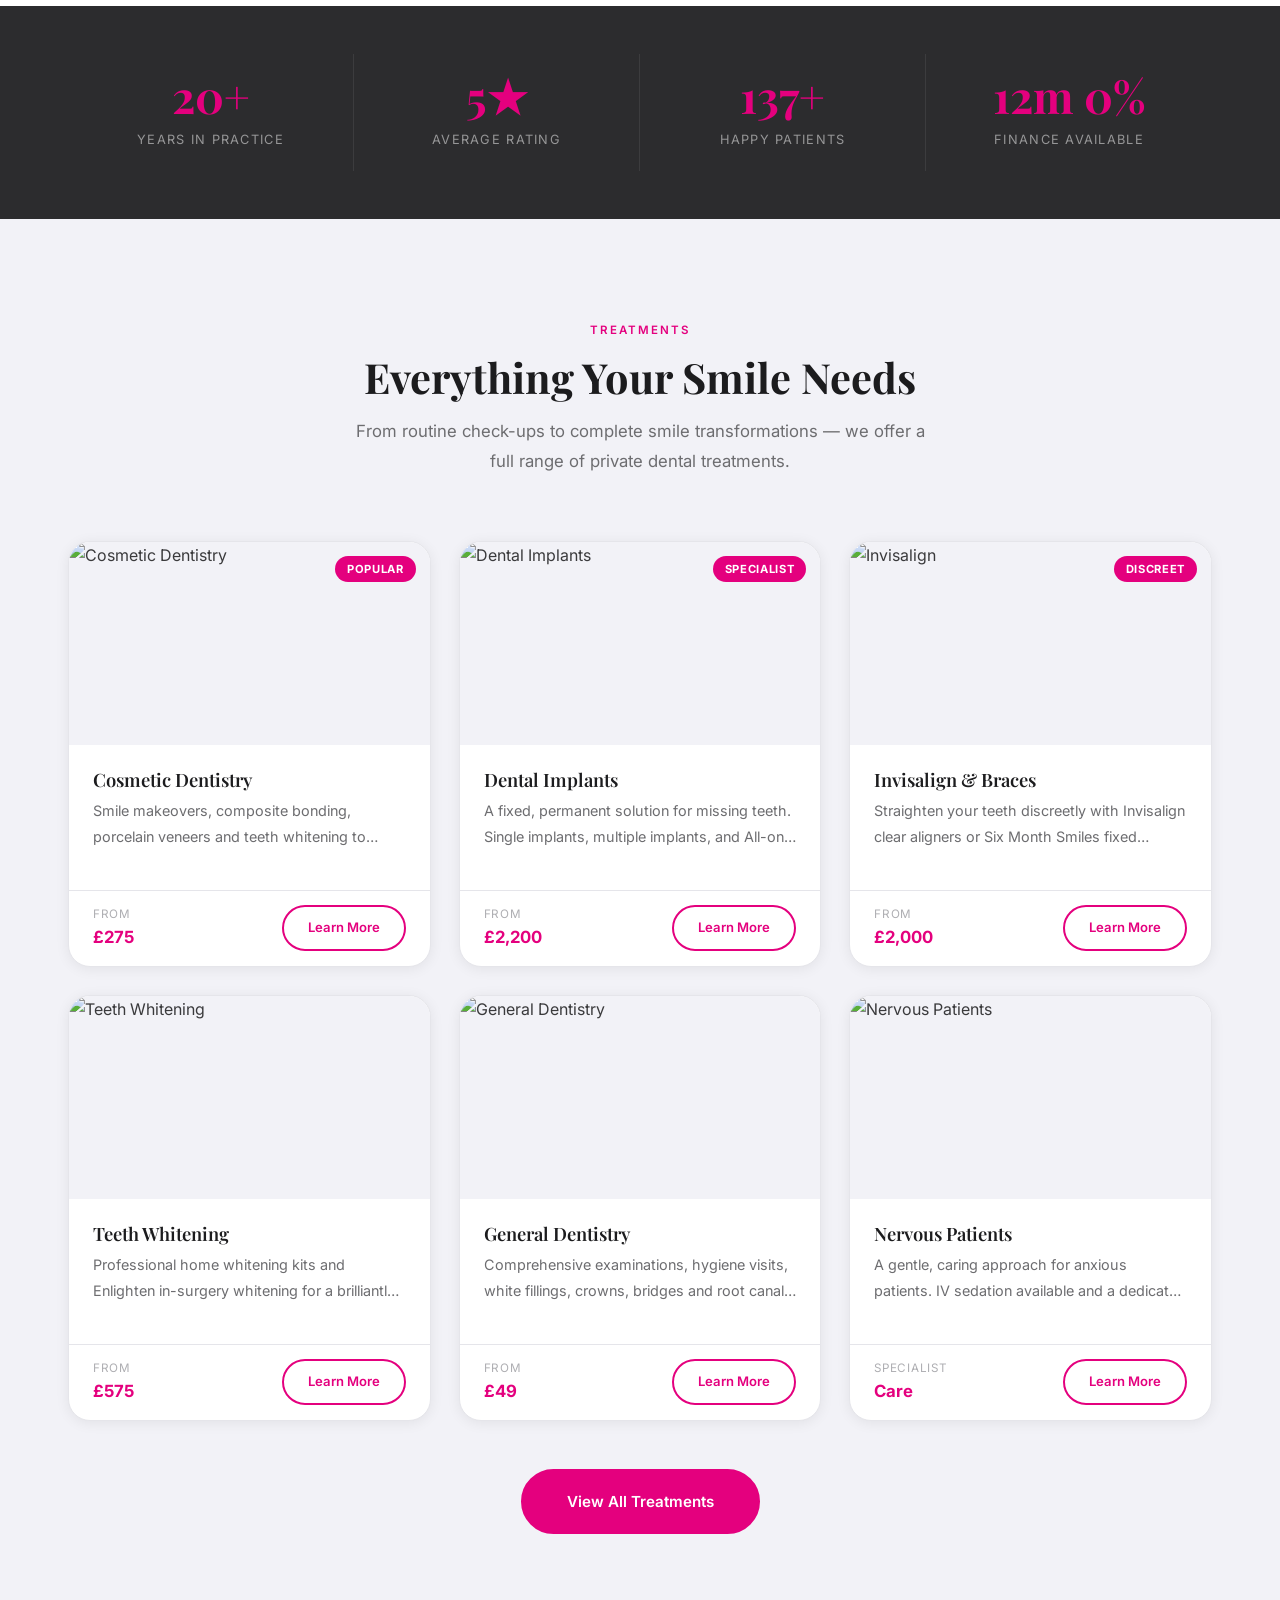
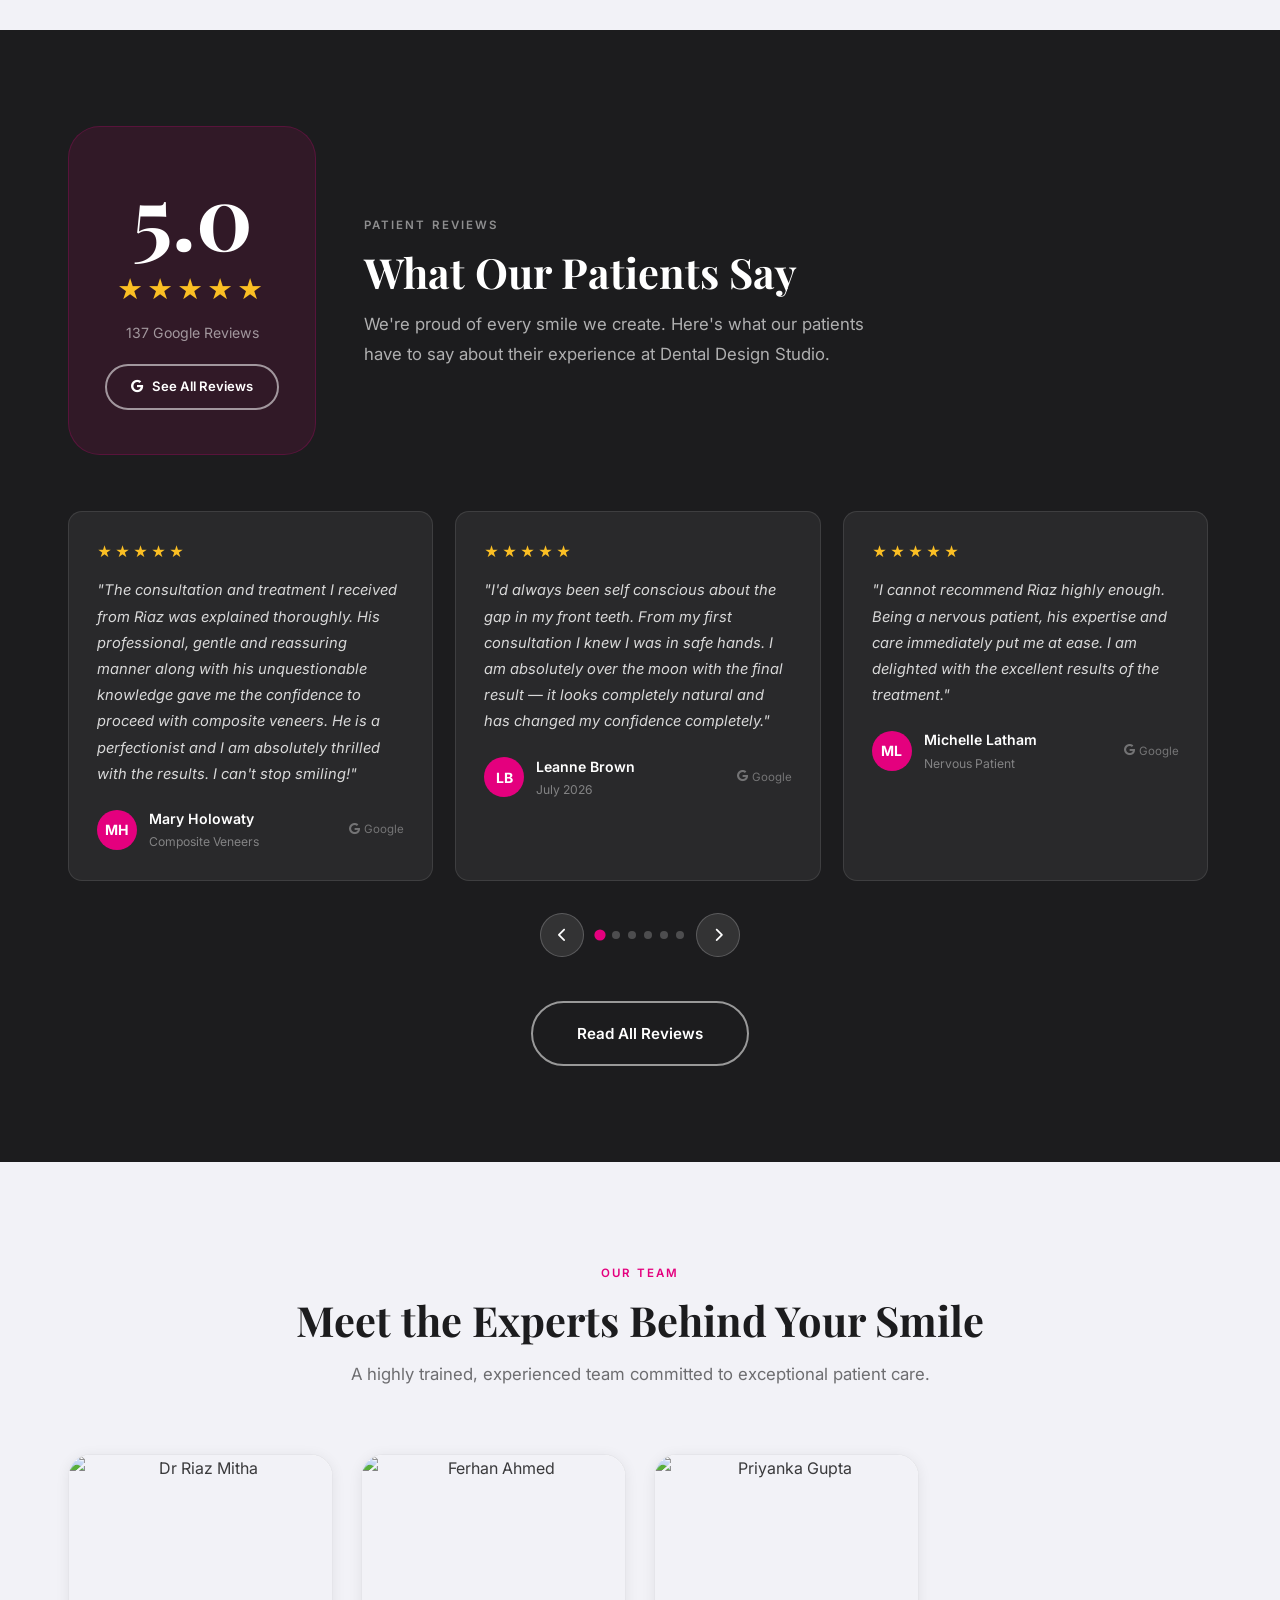
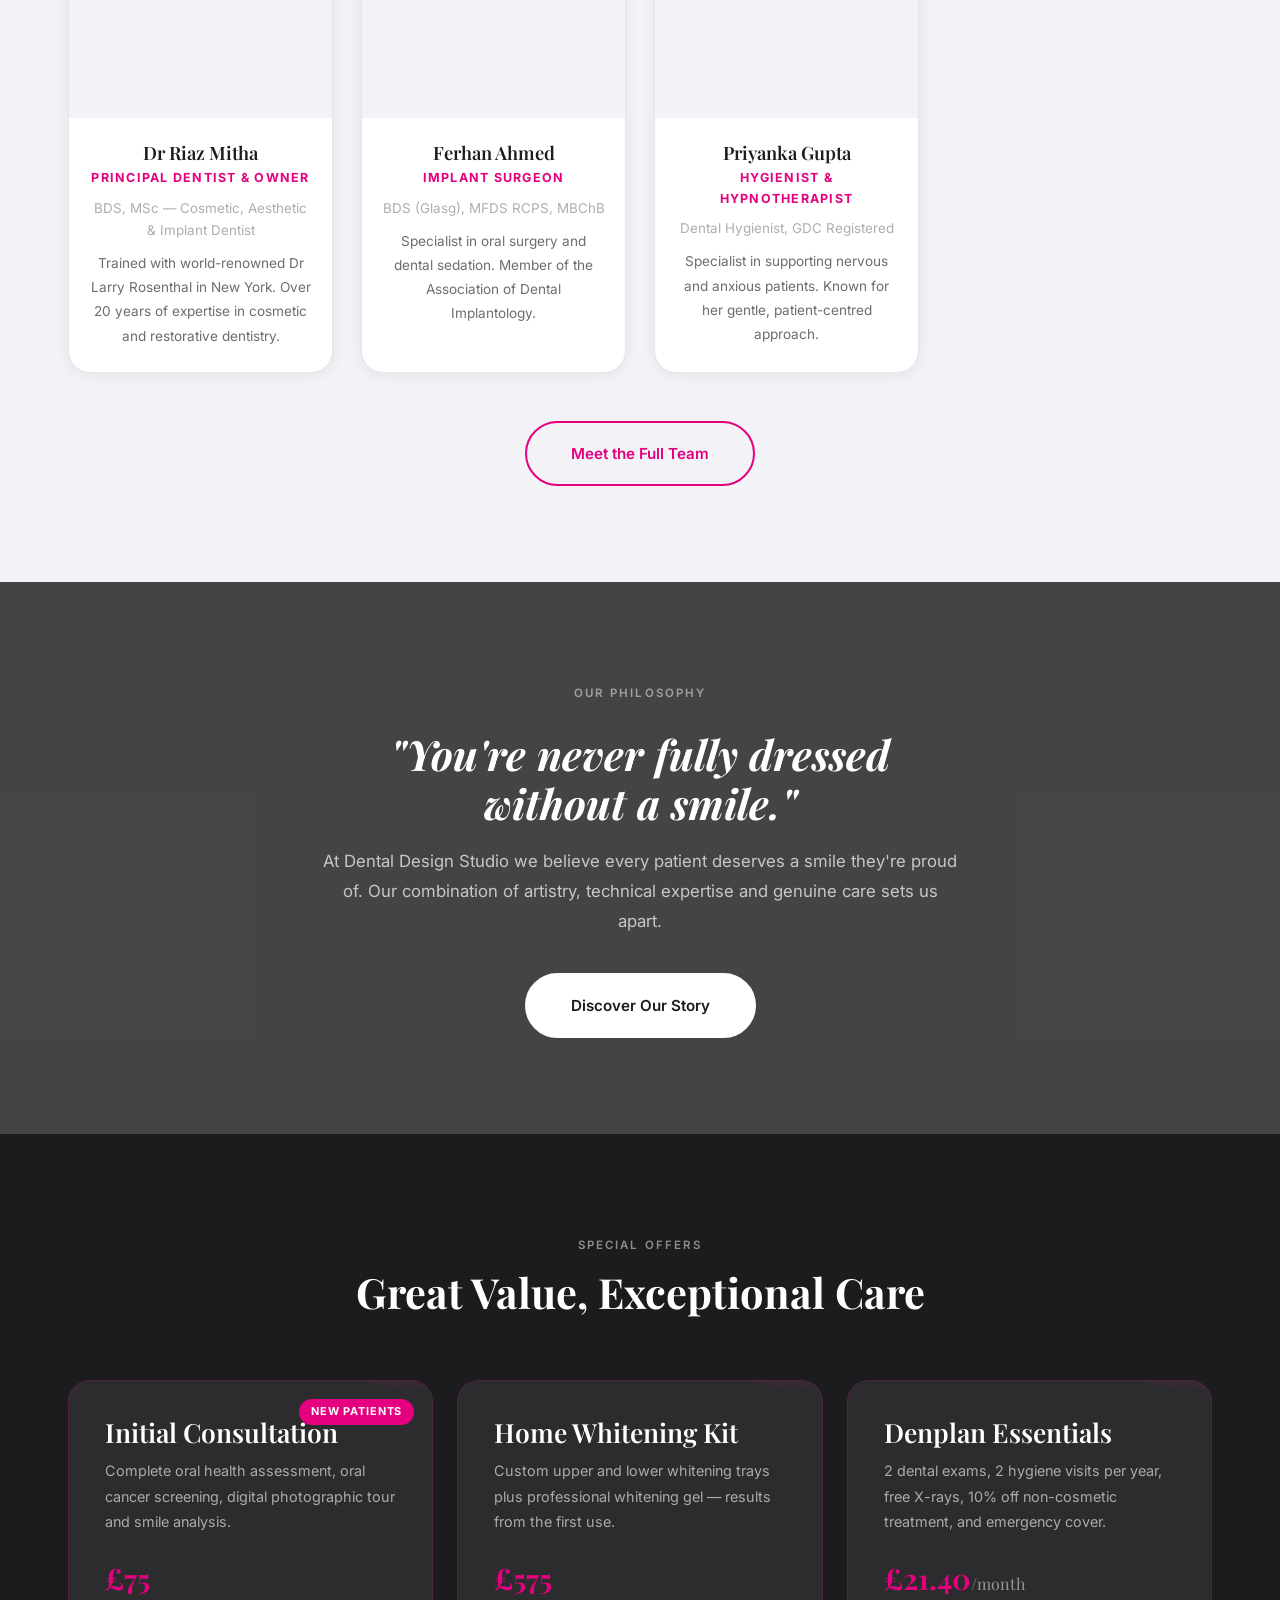
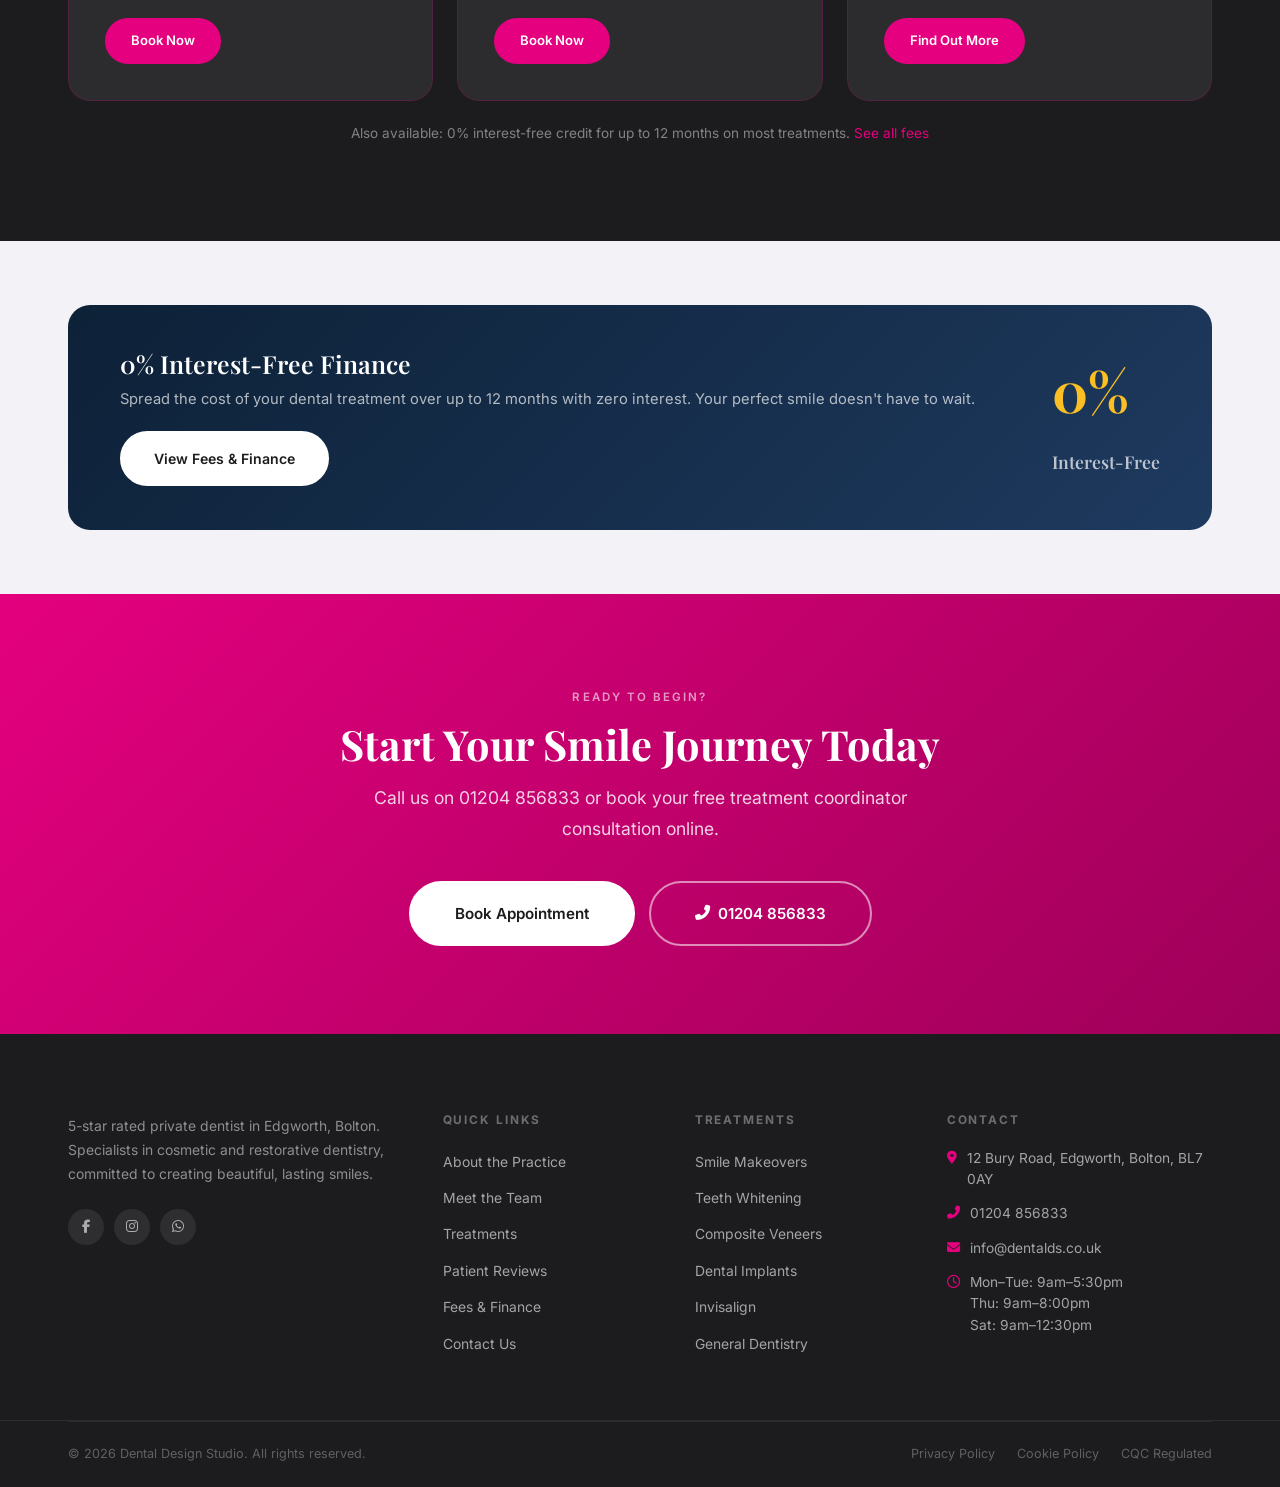
==== commit 9389f1b4: "Revise text for hero section and 'Why Choose Us' section Updated the hero lead and section sub text " ====
--- a/index.html
+++ b/index.html
@@ -101,7 +101,7 @@
         5-Star Rated Private Dentist · Bolton
       </div>
       <h1>Creating<br><em style="color:var(--pink);font-style:normal;">Beautiful</em> Smiles</h1>
-      <p class="hero-lead">Our knowledge of smile design and attention to detail make us unique. Minimally invasive, maximally beautiful.</p>
+      <p class="hero-lead">Our knowledge of smile design and attention to detail are at the heart of what we do. Minimally invasive, beautifully natural.</p>
       <div class="hero-btns">
         <a href="contact.html" class="btn btn-primary btn-lg">Book a Consultation</a>
         <a href="treatments.html" class="btn btn-outline-white btn-lg">Our Treatments</a>
@@ -134,7 +134,7 @@
     <div class="section-header">
       <span class="section-label">Why Choose Us</span>
       <h2 class="section-title">Your Smile, Our Passion</h2>
-      <p class="section-sub">A highly skilled team dedicated to giving you the very best in private dental care.</p>
+      <p class="section-sub">A highly skilled team dedicated to giving you specialist private dental care.</p>
     </div>
     <div class="feature-grid">
       <div class="feature-card fade-up">
